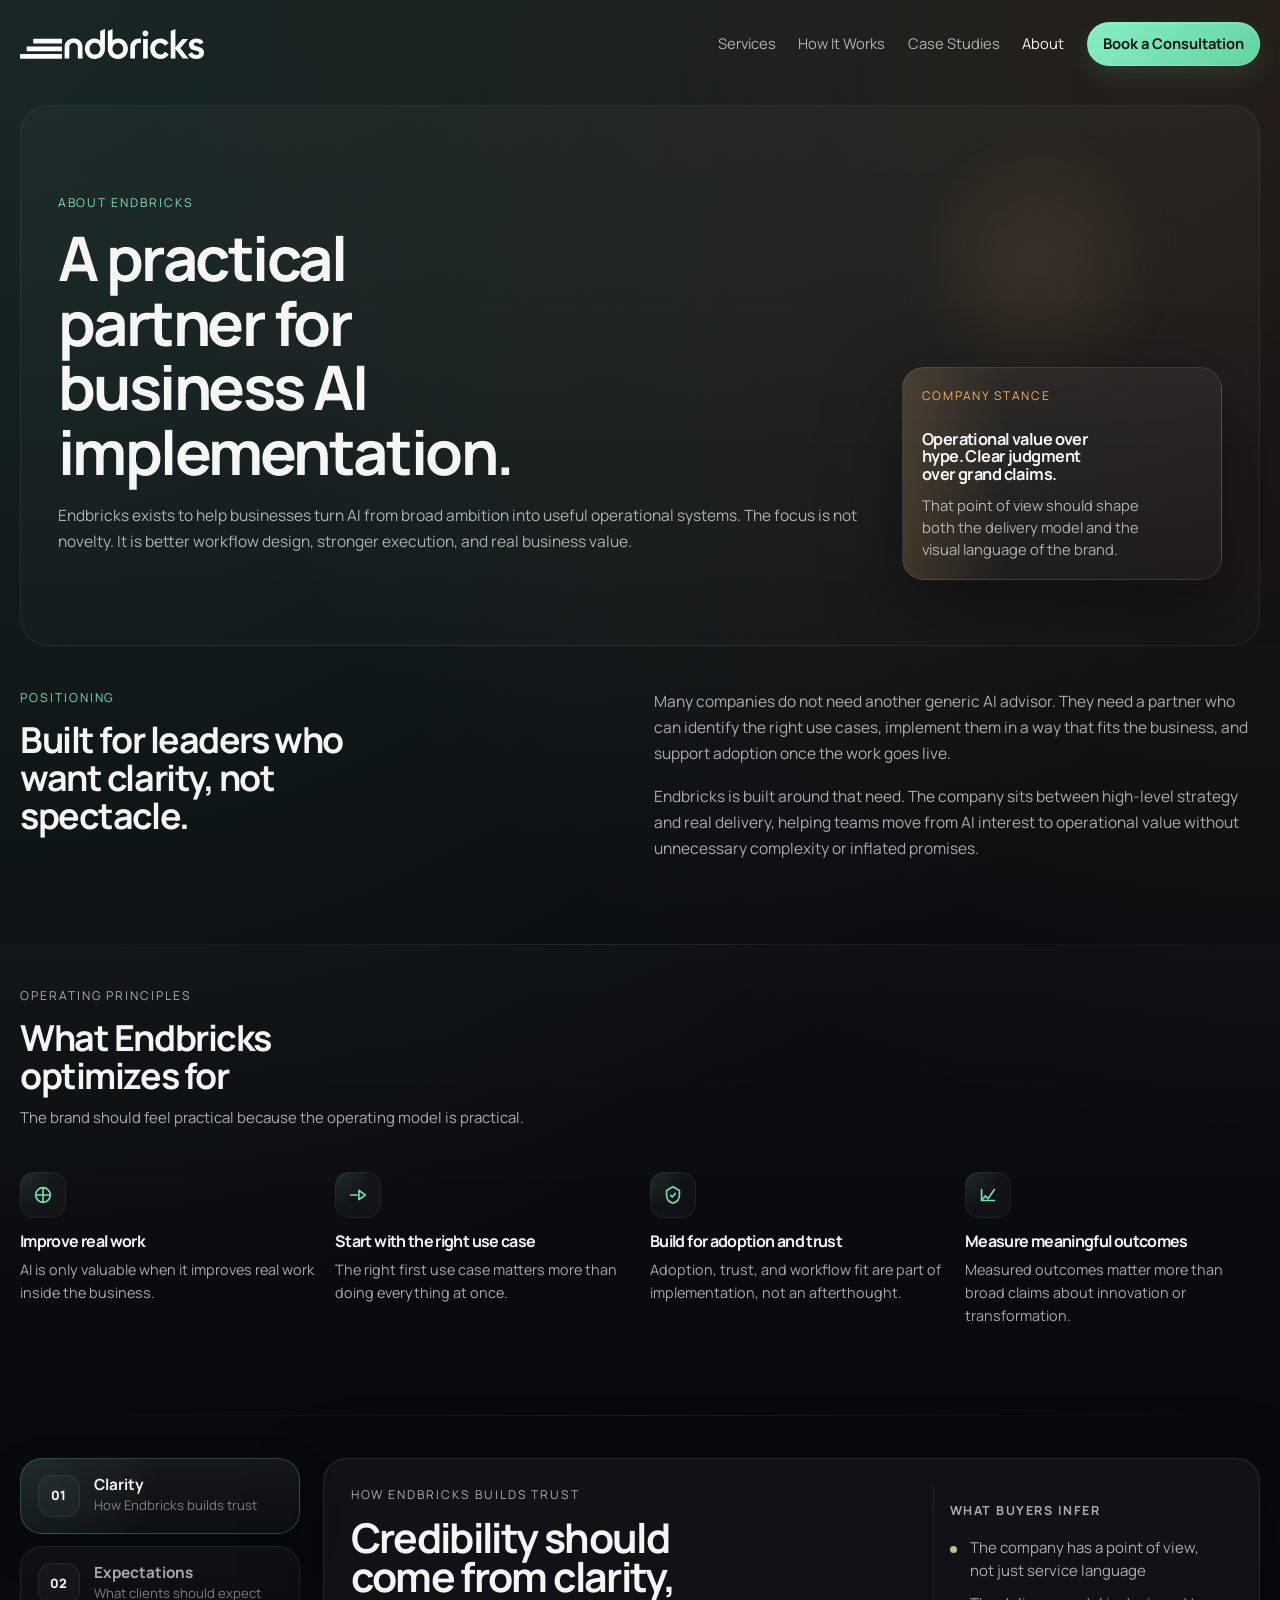
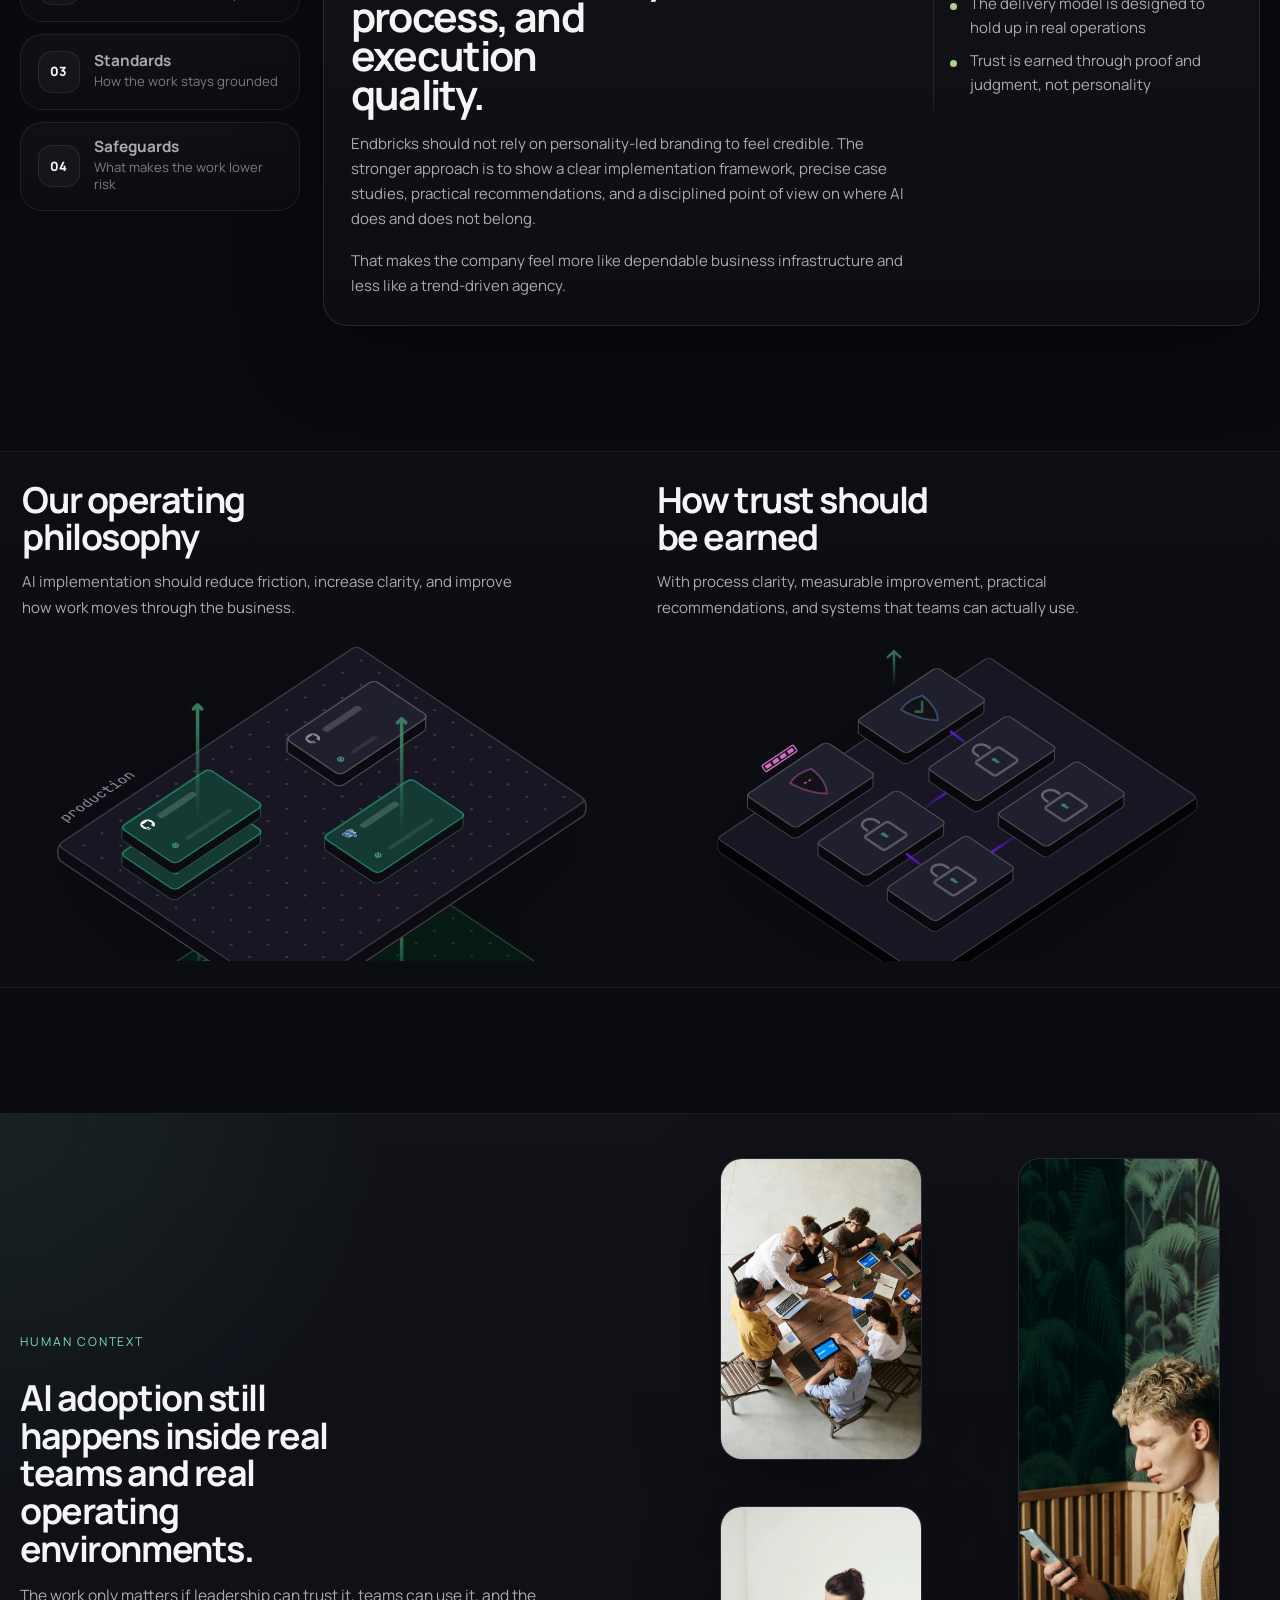
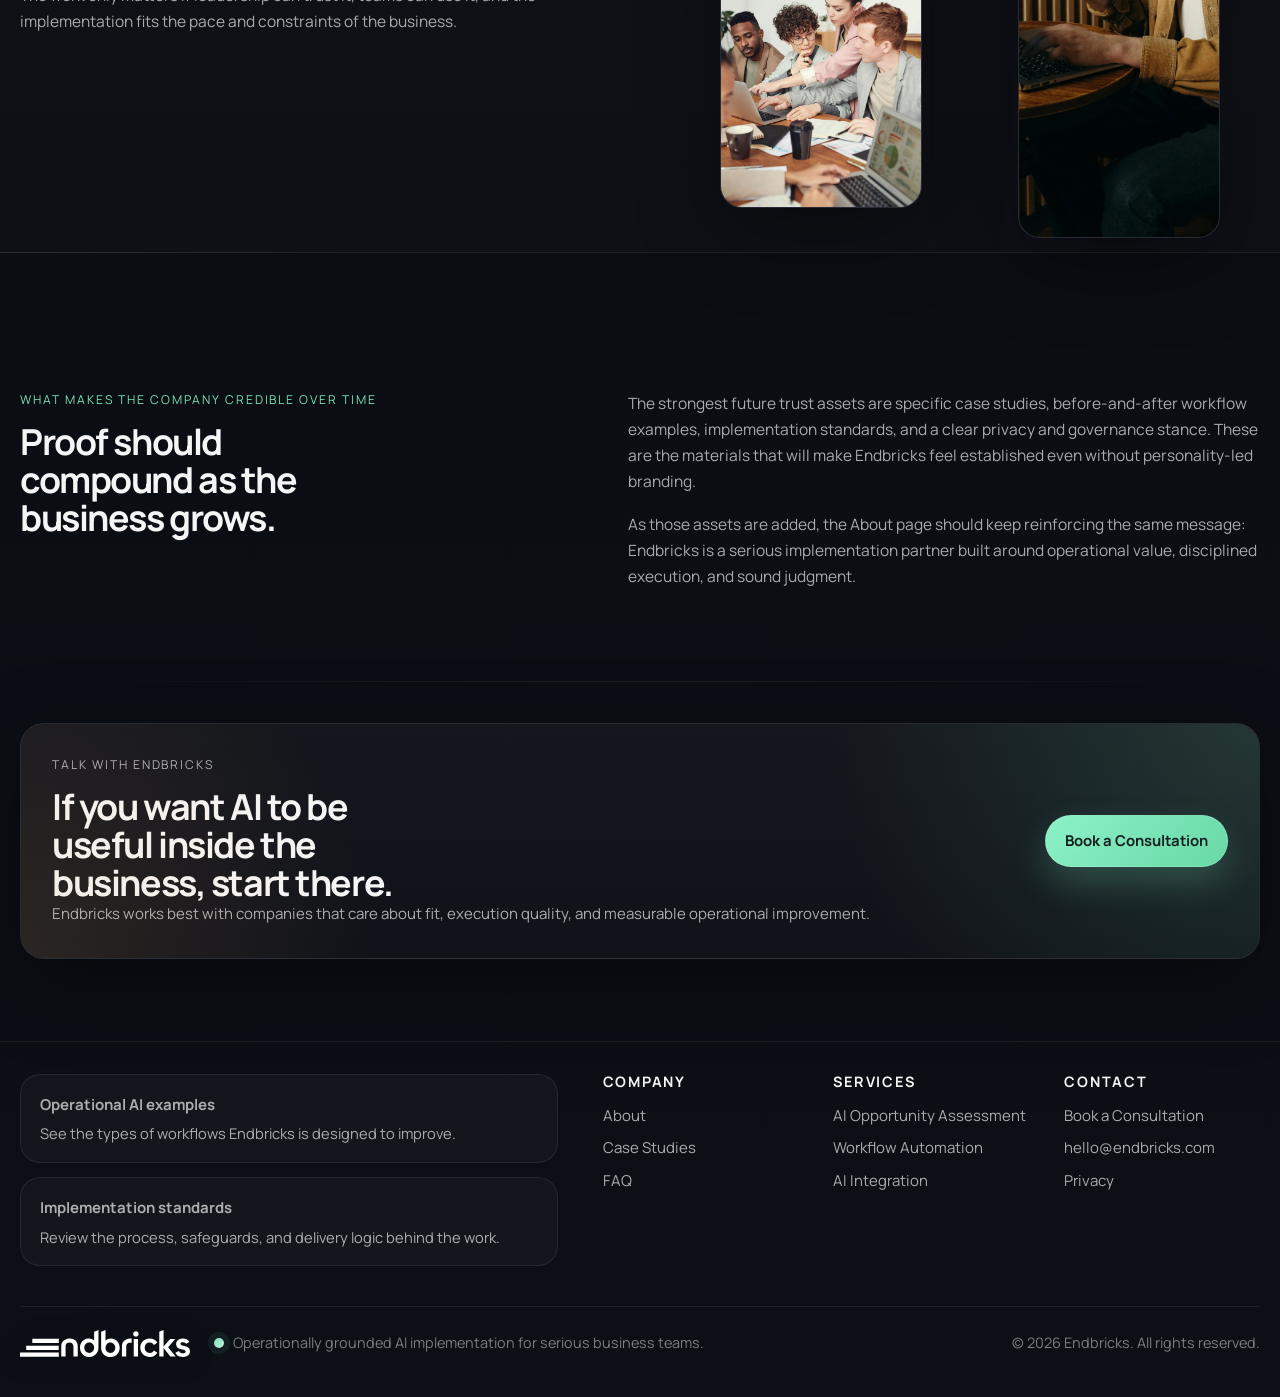
==== about/index.html @ 2fa59cb9 "Initial site" ====
<!DOCTYPE html>
<html lang="en">
<head>
  <meta charset="UTF-8">
  <meta name="viewport" content="width=device-width, initial-scale=1.0">
  <title>About | Endbricks</title>
  <meta name="description" content="Learn how Endbricks approaches AI implementation with a practical, business-first mindset focused on operations, trust, and measurable value.">
  <link rel="preconnect" href="https://fonts.googleapis.com">
  <link rel="preconnect" href="https://fonts.gstatic.com" crossorigin>
  <link href="https://fonts.googleapis.com/css2?family=Manrope:wght@400;500;600;700;800&display=swap" rel="stylesheet">
  <link rel="stylesheet" href="/assets/css/styles.css">
</head>
<body>
  <div class="site-shell">
    <header class="site-header">
      <div class="container header-inner">
        <a class="brand" href="/"><img src="/assets/endbricks-logo-white.svg" alt="Endbricks"></a>
        <button class="nav-toggle" type="button" aria-expanded="false" aria-controls="site-nav"><span></span><span></span></button>
        <nav id="site-nav" class="site-nav" aria-label="Main">
          <a href="/services/">Services</a>
          <a href="/how-it-works/">How It Works</a>
          <a href="/case-studies/">Case Studies</a>
          <a href="/about/" aria-current="page">About</a>
          <a href="/contact/" class="button button-primary button-small">Book a Consultation</a>
        </nav>
      </div>
    </header>

    <main>
      <section class="page-hero page-hero-about">
        <div class="container page-hero-grid">
          <div class="narrow">
            <p class="eyebrow">About Endbricks</p>
            <h1>A practical partner for business AI implementation.</h1>
            <p class="hero-lead">Endbricks exists to help businesses turn AI from broad ambition into useful operational systems. The focus is not novelty. It is better workflow design, stronger execution, and real business value.</p>
          </div>
          <div class="page-side-panel">
            <p class="panel-kicker">Company stance</p>
            <h3>Operational value over hype. Clear judgment over grand claims.</h3>
            <p>That point of view should shape both the delivery model and the visual language of the brand.</p>
          </div>
        </div>
      </section>

      <section class="section">
        <div class="container split-section">
          <div>
            <p class="eyebrow">Positioning</p>
            <h2>Built for leaders who want clarity, not spectacle.</h2>
          </div>
          <div class="body-large">
            <p>Many companies do not need another generic AI advisor. They need a partner who can identify the right use cases, implement them in a way that fits the business, and support adoption once the work goes live.</p>
            <p>Endbricks is built around that need. The company sits between high-level strategy and real delivery, helping teams move from AI interest to operational value without unnecessary complexity or inflated promises.</p>
          </div>
        </div>
      </section>

      <section class="section section-contrast">
        <div class="container section-heading">
          <p class="eyebrow">Operating principles</p>
          <h2>What Endbricks optimizes for</h2>
          <p>The brand should feel practical because the operating model is practical.</p>
        </div>
        <div class="container principles-grid">
          <article class="principle-item">
            <div class="principle-icon" aria-hidden="true">
              <svg viewBox="0 0 24 24" fill="none" stroke="currentColor" stroke-width="1.8" stroke-linecap="round" stroke-linejoin="round">
                <path d="M5 12h14"></path>
                <path d="M12 5v14"></path>
                <circle cx="12" cy="12" r="8"></circle>
              </svg>
            </div>
            <div class="principle-copy">
              <h3>Improve real work</h3>
              <p>AI is only valuable when it improves real work inside the business.</p>
            </div>
          </article>
          <article class="principle-item">
            <div class="principle-icon" aria-hidden="true">
              <svg viewBox="0 0 24 24" fill="none" stroke="currentColor" stroke-width="1.8" stroke-linecap="round" stroke-linejoin="round">
                <path d="M4 12h7"></path>
                <path d="M13 7l7 5-7 5V7z"></path>
              </svg>
            </div>
            <div class="principle-copy">
              <h3>Start with the right use case</h3>
              <p>The right first use case matters more than doing everything at once.</p>
            </div>
          </article>
          <article class="principle-item">
            <div class="principle-icon" aria-hidden="true">
              <svg viewBox="0 0 24 24" fill="none" stroke="currentColor" stroke-width="1.8" stroke-linecap="round" stroke-linejoin="round">
                <path d="M12 3l7 4v5c0 5-3.5 8-7 9-3.5-1-7-4-7-9V7l7-4z"></path>
                <path d="M9.5 12.5l1.7 1.7 3.3-4"></path>
              </svg>
            </div>
            <div class="principle-copy">
              <h3>Build for adoption and trust</h3>
              <p>Adoption, trust, and workflow fit are part of implementation, not an afterthought.</p>
            </div>
          </article>
          <article class="principle-item">
            <div class="principle-icon" aria-hidden="true">
              <svg viewBox="0 0 24 24" fill="none" stroke="currentColor" stroke-width="1.8" stroke-linecap="round" stroke-linejoin="round">
                <path d="M5 18l4-5 3 3 7-10"></path>
                <path d="M5 6v12h14"></path>
              </svg>
            </div>
            <div class="principle-copy">
              <h3>Measure meaningful outcomes</h3>
              <p>Measured outcomes matter more than broad claims about innovation or transformation.</p>
            </div>
          </article>
        </div>
      </section>

      <section class="section">
        <div class="container trust-system" data-tabs>
          <div class="trust-system-nav" role="tablist" aria-label="Trust themes">
            <button class="trust-tab is-active" type="button" role="tab" aria-selected="true" aria-controls="trust-panel-clarity" id="trust-tab-clarity" data-tab-target="trust-panel-clarity">
              <span class="trust-tab-index">01</span>
              <span class="trust-tab-copy">
                <strong>Clarity</strong>
                <small>How Endbricks builds trust</small>
              </span>
            </button>
            <button class="trust-tab" type="button" role="tab" aria-selected="false" aria-controls="trust-panel-expect" id="trust-tab-expect" data-tab-target="trust-panel-expect">
              <span class="trust-tab-index">02</span>
              <span class="trust-tab-copy">
                <strong>Expectations</strong>
                <small>What clients should expect</small>
              </span>
            </button>
            <button class="trust-tab" type="button" role="tab" aria-selected="false" aria-controls="trust-panel-standards" id="trust-tab-standards" data-tab-target="trust-panel-standards">
              <span class="trust-tab-index">03</span>
              <span class="trust-tab-copy">
                <strong>Standards</strong>
                <small>How the work stays grounded</small>
              </span>
            </button>
            <button class="trust-tab" type="button" role="tab" aria-selected="false" aria-controls="trust-panel-safeguards" id="trust-tab-safeguards" data-tab-target="trust-panel-safeguards">
              <span class="trust-tab-index">04</span>
              <span class="trust-tab-copy">
                <strong>Safeguards</strong>
                <small>What makes the work lower risk</small>
              </span>
            </button>
          </div>

          <div class="trust-panels">
            <article class="card trust-panel trust-panel-feature is-active" id="trust-panel-clarity" role="tabpanel" aria-labelledby="trust-tab-clarity">
              <div class="trust-panel-main">
                <p class="eyebrow">How Endbricks builds trust</p>
                <h2>Credibility should come from clarity, process, and execution quality.</h2>
                <p>Endbricks should not rely on personality-led branding to feel credible. The stronger approach is to show a clear implementation framework, precise case studies, practical recommendations, and a disciplined point of view on where AI does and does not belong.</p>
                <p>That makes the company feel more like dependable business infrastructure and less like a trend-driven agency.</p>
              </div>
              <aside class="trust-panel-side">
                <p class="trust-side-label">What buyers infer</p>
                <ul class="check-list">
                  <li>The company has a point of view, not just service language</li>
                  <li>The delivery model is designed to hold up in real operations</li>
                  <li>Trust is earned through proof and judgment, not personality</li>
                </ul>
              </aside>
            </article>

            <article class="card trust-panel" id="trust-panel-expect" role="tabpanel" aria-labelledby="trust-tab-expect" hidden>
              <div class="trust-panel-main">
                <p class="eyebrow">What clients should expect</p>
                <h2>Clear thinking before implementation starts.</h2>
                <p>The strongest first signal of quality is disciplined prioritization. Buyers should feel that Endbricks can quickly separate useful implementation from vague experimentation.</p>
              </div>
              <div class="trust-panel-grid">
                <div class="trust-mini-card">
                  <span>Prioritization</span>
                  <p>Focused use-case prioritization instead of vague brainstorming.</p>
                </div>
                <div class="trust-mini-card">
                  <span>Workflow fit</span>
                  <p>Workflow-first implementation rather than tool-first selling.</p>
                </div>
                <div class="trust-mini-card">
                  <span>Commercial judgment</span>
                  <p>Practical recommendations on where AI is not the right answer.</p>
                </div>
                <div class="trust-mini-card">
                  <span>Adoption</span>
                  <p>Structured rollout support so change is easier to absorb.</p>
                </div>
              </div>
            </article>

            <article class="card trust-panel" id="trust-panel-standards" role="tabpanel" aria-labelledby="trust-tab-standards" hidden>
              <div class="trust-panel-main">
                <p class="eyebrow">Implementation standards</p>
                <h2>How Endbricks keeps the work commercially grounded.</h2>
                <p>Execution should feel tied to business context from the first conversation onward. The point is not to showcase capability in isolation, but to build around operating reality.</p>
              </div>
              <div class="trust-panel-grid">
                <div class="trust-mini-card">
                  <span>Business context</span>
                  <p>Every engagement starts with operating context, not generic capability demos.</p>
                </div>
                <div class="trust-mini-card">
                  <span>Ranking logic</span>
                  <p>Recommendations are ranked by value, feasibility, and operational fit.</p>
                </div>
                <div class="trust-mini-card">
                  <span>System fit</span>
                  <p>Implementation is shaped around existing workflows and systems where possible.</p>
                </div>
                <div class="trust-mini-card">
                  <span>Rollout discipline</span>
                  <p>Planning includes team usage, documentation, and operating expectations.</p>
                </div>
              </div>
            </article>

            <article class="card trust-panel" id="trust-panel-safeguards" role="tabpanel" aria-labelledby="trust-tab-safeguards" hidden>
              <div class="trust-panel-main">
                <p class="eyebrow">Safeguards</p>
                <h2>What makes the work feel lower risk.</h2>
                <p>Trust improves when buyers can see that delivery has guardrails. The work should feel staged, transparent, and accountable instead of rushed or overconfident.</p>
              </div>
              <div class="trust-panel-grid">
                <div class="trust-mini-card">
                  <span>Rollout model</span>
                  <p>Phased rollout instead of all-at-once change.</p>
                </div>
                <div class="trust-mini-card">
                  <span>Governance</span>
                  <p>Attention to privacy, permissions, and governance from the start.</p>
                </div>
                <div class="trust-mini-card">
                  <span>Tradeoffs</span>
                  <p>Transparent explanation of constraints, tradeoffs, and implementation decisions.</p>
                </div>
                <div class="trust-mini-card">
                  <span>Measurement</span>
                  <p>Measurement and refinement after launch, not one-time delivery.</p>
                </div>
              </div>
            </article>
          </div>
        </div>
      </section>

      <section class="section section-bleed">
        <div class="band-shell">
        <div class="container philosophy-grid">
          <article class="philosophy-panel philosophy-panel-dark">
            <div class="mission-copy">
              <h2>Our operating philosophy</h2>
              <p>AI implementation should reduce friction, increase clarity, and improve how work moves through the business.</p>
            </div>
            <div class="philosophy-visual philosophy-visual-left illustration-stage illustration-stage-balanced">
              <img src="/assets/ai-implementation-evolution-illustration.svg" alt="Illustration showing the evolution of AI implementation over time">
            </div>
          </article>
          <article class="philosophy-panel philosophy-panel-dark">
            <div class="mission-copy">
              <h2>How trust should be earned</h2>
              <p>With process clarity, measurable improvement, practical recommendations, and systems that teams can actually use.</p>
            </div>
            <div class="philosophy-visual philosophy-visual-right illustration-stage illustration-stage-balanced">
              <img src="/assets/ai-security-governance-illustration.svg" alt="Illustration representing AI security and governance controls">
            </div>
          </article>
        </div>
        </div>
      </section>

      <section class="section section-bleed">
        <div class="band-shell band-shell-soft">
        <div class="container people-strip">
          <div class="people-strip-copy">
            <p class="eyebrow">Human context</p>
            <h2>AI adoption still happens inside real teams and real operating environments.</h2>
            <p class="body-large">The work only matters if leadership can trust it, teams can use it, and the implementation fits the pace and constraints of the business.</p>
          </div>
          <div class="people-grid">
            <figure class="person-photo">
              <img src="/assets/executive-team-strategy-workshop.webp" alt="Executive team gathered around a table during a strategy workshop">
            </figure>
            <figure class="person-photo person-photo-tall">
              <img src="/assets/professional-working-with-laptop-and-phone.webp" alt="Professional working with a laptop and phone in a cafe setting">
            </figure>
            <figure class="person-photo">
              <img src="/assets/business-team-collaboration-meeting.webp" alt="Business team collaborating during an in-person meeting">
            </figure>
          </div>
        </div>
        </div>
      </section>

      <section class="section">
        <div class="container proof-narrative">
          <div>
            <p class="eyebrow">What makes the company credible over time</p>
            <h2>Proof should compound as the business grows.</h2>
          </div>
          <div class="body-large">
            <p>The strongest future trust assets are specific case studies, before-and-after workflow examples, implementation standards, and a clear privacy and governance stance. These are the materials that will make Endbricks feel established even without personality-led branding.</p>
            <p>As those assets are added, the About page should keep reinforcing the same message: Endbricks is a serious implementation partner built around operational value, disciplined execution, and sound judgment.</p>
          </div>
        </div>
      </section>

      <section class="section">
        <div class="container cta-band">
          <div>
            <p class="eyebrow">Talk with Endbricks</p>
            <h2>If you want AI to be useful inside the business, start there.</h2>
            <p>Endbricks works best with companies that care about fit, execution quality, and measurable operational improvement.</p>
          </div>
          <div class="cta-band-actions">
            <a class="button button-primary" href="/contact/">Book a Consultation</a>
          </div>
        </div>
      </section>
    </main>

    <footer class="site-footer site-footer-rich">
      <div class="container footer-top">
        <div class="footer-featured">
          <a class="footer-feature-card" href="/case-studies/">
            <div>
              <strong>Operational AI examples</strong>
              <p>See the types of workflows Endbricks is designed to improve.</p>
            </div>
          </a>
          <a class="footer-feature-card" href="/how-it-works/">
            <div>
              <strong>Implementation standards</strong>
              <p>Review the process, safeguards, and delivery logic behind the work.</p>
            </div>
          </a>
        </div>
        <div class="footer-link-columns">
          <div>
            <h3>Company</h3>
            <ul>
              <li><a href="/about/">About</a></li>
              <li><a href="/case-studies/">Case Studies</a></li>
              <li><a href="/faq/">FAQ</a></li>
            </ul>
          </div>
          <div>
            <h3>Services</h3>
            <ul>
              <li><a href="/services/">AI Opportunity Assessment</a></li>
              <li><a href="/services/">Workflow Automation</a></li>
              <li><a href="/services/">AI Integration</a></li>
            </ul>
          </div>
          <div>
            <h3>Contact</h3>
            <ul>
              <li><a href="/contact/">Book a Consultation</a></li>
              <li><a href="mailto:hello@endbricks.com">hello@endbricks.com</a></li>
              <li><a href="/privacy/">Privacy</a></li>
            </ul>
          </div>
        </div>
      </div>
      <div class="container footer-bottom">
        <a class="brand footer-brand" href="/"><img src="/assets/endbricks-logo-white.svg" alt="Endbricks"></a>
        <p class="footer-status"><span class="status-dot" aria-hidden="true"></span>Operationally grounded AI implementation for serious business teams.</p>
        <p class="footer-copyright">&copy; <span data-year></span> Endbricks. All rights reserved.</p>
      </div>
    </footer>
  </div>
  <script src="/assets/js/site.js"></script>
</body>
</html>
---- assets/css/styles.css ----
:root {
  --bg: #090a0f;
  --bg-soft: #10121a;
  --bg-card: rgba(20, 22, 31, 0.88);
  --bg-card-strong: #121521;
  --bg-panel: #151321;
  --surface-border: rgba(255, 255, 255, 0.1);
  --surface-border-strong: rgba(255, 255, 255, 0.18);
  --text: rgba(255, 255, 255, 0.96);
  --text-soft: rgba(255, 255, 255, 0.65);
  --text-dim: rgba(255, 255, 255, 0.46);
  --accent: #77e0b5;
  --accent-2: #f4af64;
  --shadow: 0 24px 80px rgba(0, 0, 0, 0.38);
  --radius: 24px;
  --radius-sm: 16px;
  --container: 1240px;
}

*,
*::before,
*::after {
  box-sizing: border-box;
}

html {
  scroll-behavior: smooth;
}

body {
  margin: 0;
  font-family: "Text Node", "Manrope", sans-serif;
  font-size: 15px;
  background:
    radial-gradient(circle at top left, rgba(119, 224, 181, 0.14), transparent 28%),
    radial-gradient(circle at top right, rgba(244, 175, 100, 0.12), transparent 24%),
    linear-gradient(180deg, #090a0f 0%, #090a0f 38%, #0c0f16 100%);
  color: var(--text-soft);
  line-height: 1.6;
}

p {
  margin: 0 0 1.05rem;
  line-height: 1.68;
}

p:last-child {
  margin-bottom: 0;
}

body::before {
  content: "";
  position: fixed;
  inset: 0;
  pointer-events: none;
  background-image: linear-gradient(rgba(255, 255, 255, 0.025) 1px, transparent 1px);
  background-size: 100% 46px;
  mask-image: linear-gradient(180deg, rgba(0, 0, 0, 0.22), transparent 24%);
  opacity: 0.18;
}

img {
  max-width: 100%;
  display: block;
}

a {
  color: inherit;
  text-decoration: none;
}

main p a,
main li a,
main dd a,
footer p a,
.footer-meta a {
  color: rgba(255, 255, 255, 1);
  text-decoration: underline;
  text-decoration-color: rgba(255, 255, 255, 0.28);
  text-underline-offset: 0.16em;
}

button,
input,
textarea {
  font: inherit;
}

.container {
  width: min(calc(100% - 2.5rem), var(--container));
  margin: 0 auto;
}

.narrow {
  width: min(calc(100% - 2rem), 860px);
}

.site-shell {
  position: relative;
  overflow: clip;
  --header-offset: 88px;
}

.site-header {
  position: sticky;
  top: 0;
  z-index: 40;
  background: transparent;
  border-bottom: 1px solid transparent;
  backdrop-filter: none;
  transition: background 180ms ease, border-color 180ms ease, backdrop-filter 180ms ease;
}

.site-header.is-scrolled {
  background: rgba(9, 10, 15, 0.7);
  border-bottom-color: rgba(255, 255, 255, 0.06);
  backdrop-filter: blur(14px);
}

.header-inner {
  display: flex;
  align-items: center;
  justify-content: space-between;
  gap: 1rem;
  min-height: 88px;
}

.brand img {
  width: 184px;
  height: auto;
}

.site-nav {
  display: flex;
  align-items: center;
  gap: 1.4rem;
}

.site-nav > a {
  color: var(--text-soft);
  font-size: 0.92rem;
  transition: color 160ms ease;
}

.site-nav > a:hover,
.site-nav > a[aria-current="page"] {
  color: var(--text);
}

.nav-toggle {
  display: none;
  width: 48px;
  height: 48px;
  border: 1px solid var(--surface-border);
  border-radius: 999px;
  background: transparent;
  color: var(--text);
}

.nav-toggle span {
  display: block;
  width: 18px;
  height: 2px;
  background: currentColor;
  margin: 5px auto;
}

.hero,
.page-hero {
  position: relative;
}

.hero {
  padding: 2rem 0 3rem;
}

.home-page .hero {
  margin-top: 0;
  padding-top: 0;
}

.home-page .site-header {
  position: fixed;
  top: 0;
  left: 0;
  right: 0;
}

.page-hero {
  padding: 4.25rem 0 1.5rem;
}

.eyebrow {
  margin: 0 0 0.8rem;
  text-transform: uppercase;
  letter-spacing: 0.16em;
  font-size: 0.76rem;
  color: var(--accent);
}

h1,
h2,
h3 {
  margin: 0;
  line-height: 1.05;
  letter-spacing: -0.04em;
  font-family: "Manrope", sans-serif;
  color: var(--text);
}

h1 {
  font-size: clamp(2.2rem, 4.8vw, 4rem);
  max-width: 11ch;
}

h2 {
  font-size: clamp(1.5rem, 2.8vw, 2.35rem);
  max-width: 16ch;
}

h3 {
  font-size: 1rem;
}

.hero-lead,
.body-large p,
.cta-band p,
.section-heading p,
.card p,
.timeline-item p,
.case-study-card p {
  color: var(--text-soft);
}

.hero-lead,
.body-large {
  font-size: 0.97rem;
}

.hero-content h1,
.page-hero h1 {
  margin-bottom: 1.2rem;
}

.hero-content .hero-lead,
.page-hero .hero-lead {
  margin: 0 0 1.6rem;
  line-height: 1.65;
}

.hero-actions,
.section-actions,
.cta-band-actions {
  display: flex;
  flex-wrap: wrap;
  gap: 0.9rem;
}

.hero-actions-centered,
.proof-inline-centered {
  justify-content: center;
}

.hero-note {
  margin-top: 1.35rem;
  padding: 0.9rem 1rem;
  max-width: 42rem;
  border: 1px solid rgba(255, 255, 255, 0.08);
  border-radius: 16px;
  background: rgba(255, 255, 255, 0.03);
  color: var(--text-soft);
}

.hero-note-centered {
  margin: 2.15rem auto 0;
  text-align: center;
}

.hero-note strong {
  color: var(--text);
}

.proof-inline,
.metric-row {
  display: flex;
  flex-wrap: wrap;
  gap: 0.85rem 1.4rem;
  margin-top: 1.4rem;
  color: var(--text-dim);
  font-size: 0.95rem;
}

.proof-inline span::before,
.metric-row span::before {
  content: "";
  display: inline-block;
  width: 8px;
  height: 8px;
  margin-right: 0.65rem;
  border-radius: 50%;
  background: linear-gradient(135deg, var(--accent), var(--accent-2));
}

.button {
  display: inline-flex;
  align-items: center;
  justify-content: center;
  min-height: 46px;
  padding: 0.8rem 1.18rem;
  border-radius: 999px;
  border: 1px solid transparent;
  font-weight: 700;
  font-size: 0.93rem;
  transition: transform 160ms ease, border-color 160ms ease, background 160ms ease;
}

.button:hover {
  transform: translateY(-1px);
}

.button-small {
  min-height: 38px;
  padding: 0.58rem 0.95rem;
}

.button-primary {
  color: #0a0c10;
  background: linear-gradient(135deg, #8ef3c9, #67d7a5);
  border-color: rgba(255, 255, 255, 0.12);
  box-shadow: 0 16px 34px rgba(119, 224, 181, 0.22);
}

.site-header .button-primary {
  color: rgba(10, 12, 16, 0.96);
  background: linear-gradient(135deg, #87efc3, #63d3a1);
  border-color: rgba(255, 255, 255, 0.12);
  box-shadow:
    0 10px 22px rgba(119, 224, 181, 0.12),
    inset 0 1px 0 rgba(255, 255, 255, 0.18);
}

.site-header .button-primary:hover {
  background: linear-gradient(135deg, #92f4cc, #6edbac);
  box-shadow:
    0 12px 24px rgba(119, 224, 181, 0.14),
    inset 0 1px 0 rgba(255, 255, 255, 0.2);
}

.button-secondary {
  background: rgba(255, 255, 255, 0.03);
  border-color: var(--surface-border);
  color: var(--text);
}

.button-dark {
  background: rgba(15, 18, 27, 0.74);
  border-color: rgba(255, 255, 255, 0.12);
}

.button-secondary:hover {
  border-color: var(--surface-border-strong);
  background: rgba(255, 255, 255, 0.05);
}

.text-link {
  color: var(--accent);
  font-weight: 700;
}

.card,
.cta-band,
.logo-band,
.timeline-item,
.process-step {
  background: linear-gradient(180deg, rgba(255, 255, 255, 0.04), rgba(255, 255, 255, 0.02));
  border: 1px solid var(--surface-border);
  border-radius: var(--radius);
  box-shadow: var(--shadow);
}

.lift-card,
.timeline-item,
.process-step,
.cta-band,
.hero-panel {
  transition: transform 180ms ease, border-color 180ms ease, background 180ms ease;
}

.lift-card:hover,
.timeline-item:hover,
.process-step:hover {
  transform: translateY(-3px);
  border-color: rgba(255, 255, 255, 0.16);
}

.card,
.timeline-item,
.process-step {
  padding: 1.45rem;
}

.card-muted {
  padding: 1.2rem 1.5rem;
  background: rgba(255, 255, 255, 0.03);
}

.logo-band {
  position: relative;
  overflow: hidden;
}

.logo-band-editorial {
  display: grid;
  grid-template-columns: minmax(0, 1.1fr) minmax(0, 0.9fr);
  gap: 1.2rem;
  align-items: end;
}

.logo-band-statement {
  max-width: 28rem;
  margin: 0;
  font-size: 1.12rem;
  line-height: 1.35;
  color: var(--text);
}

.logo-band::after {
  content: "";
  position: absolute;
  inset: auto -10% -80% auto;
  width: 280px;
  height: 280px;
  border-radius: 50%;
  background: radial-gradient(circle, rgba(119, 224, 181, 0.14), transparent 70%);
}

.hero-panel {
  padding: 1.8rem;
}

.panel-kicker {
  margin: 0 0 0.75rem;
  color: var(--accent-2);
  text-transform: uppercase;
  letter-spacing: 0.14em;
  font-size: 0.75rem;
}

.panel-list,
.check-list,
.site-footer ul {
  list-style: none;
  padding: 0;
  margin: 0;
}

.panel-list li,
.check-list li {
  position: relative;
  padding-left: 1.25rem;
  margin: 0.6rem 0;
  line-height: 1.58;
  color: var(--text-soft);
}

.panel-list li::before,
.check-list li::before {
  content: "";
  position: absolute;
  left: 0;
  top: 0.65rem;
  width: 7px;
  height: 7px;
  border-radius: 50%;
  background: linear-gradient(135deg, var(--accent), var(--accent-2));
}

.stat-grid,
.card-grid,
.outcome-grid,
.footer-grid {
  display: grid;
  gap: 1rem;
}

.stat-grid {
  grid-template-columns: repeat(2, minmax(0, 1fr));
  margin-top: 1.5rem;
}

.stat-grid strong {
  display: block;
  margin-bottom: 0.2rem;
}

.stat-grid span {
  color: var(--text-dim);
  font-size: 0.95rem;
}

.section {
  padding: 2.65rem 0 5.15rem;
}

.section-bleed {
  padding-left: 0;
  padding-right: 0;
}

.band-shell {
  width: 100%;
  padding: 1.8rem 0;
  background: linear-gradient(180deg, rgba(255, 255, 255, 0.02), rgba(255, 255, 255, 0.01));
  border-top: 1px solid rgba(255, 255, 255, 0.06);
  border-bottom: 1px solid rgba(255, 255, 255, 0.06);
}

.band-shell-soft {
  background:
    radial-gradient(circle at top left, rgba(119, 224, 181, 0.08), transparent 26%),
    linear-gradient(180deg, rgba(255, 255, 255, 0.03), rgba(255, 255, 255, 0.015));
}

.section + .section {
  position: relative;
}

.section + .section::before {
  content: "";
  position: absolute;
  top: 0;
  left: 50%;
  transform: translateX(-50%);
  width: min(100% - 2rem, var(--container));
  height: 1px;
  background: linear-gradient(90deg, transparent, rgba(255, 255, 255, 0.08), transparent);
}

.section-bleed + .section::before,
.section + .section-bleed::before,
.section-bleed + .section-bleed::before {
  display: none;
}

.section-tight {
  padding-top: 0.5rem;
}

.section-contrast {
  background: linear-gradient(180deg, rgba(255, 255, 255, 0.02), transparent);
}

.section-heading {
  margin-bottom: 2.25rem;
}

.section-heading h2 {
  margin-bottom: 0.65rem;
}

.section-heading p {
  max-width: 42rem;
}

.page-hero-grid {
  display: grid;
  grid-template-columns: minmax(0, 1.1fr) 320px;
  gap: 1.5rem;
  align-items: end;
  position: relative;
  z-index: 1;
  padding: 2.25rem 2.35rem 2.6rem;
}

.page-hero-grid > .narrow {
  width: 100%;
  max-width: 860px;
}

.page-side-panel {
  display: grid;
  align-content: start;
  gap: 0.75rem;
  padding: 1.15rem;
  border: 1px solid var(--surface-border);
  border-radius: 22px;
  background:
    linear-gradient(90deg, rgba(244, 175, 100, 0.16), transparent 32%),
    linear-gradient(180deg, rgba(255, 255, 255, 0.045), rgba(255, 255, 255, 0.02));
  box-shadow: var(--shadow);
}

.page-side-panel h3 {
  font-size: 1.02rem;
  line-height: 1.08;
  letter-spacing: -0.035em;
  max-width: 16ch;
}

.page-side-panel p:not(.panel-kicker) {
  margin: 0;
  max-width: 28ch;
  font-size: 0.92rem;
  line-height: 1.48;
}

.page-side-panel-grid {
  display: grid;
  gap: 0.8rem;
  grid-template-columns: repeat(2, minmax(0, 1fr));
}

.page-side-panel-grid span {
  padding: 0.72rem 0.82rem;
  border-radius: 14px;
  background: rgba(255, 255, 255, 0.04);
  color: var(--text-soft);
  text-align: center;
  font-size: 0.95rem;
}

.split-section,
.split-feature {
  display: grid;
  grid-template-columns: repeat(2, minmax(0, 1fr));
  gap: 1.7rem;
  align-items: start;
}

.card-grid {
  grid-template-columns: repeat(2, minmax(0, 1fr));
}

.card-grid-four {
  grid-template-columns: repeat(4, minmax(0, 1fr));
}

.principles-grid {
  display: grid;
  grid-template-columns: repeat(4, minmax(0, 1fr));
  gap: 1.25rem;
}

.principle-item {
  display: grid;
  gap: 0.95rem;
  align-content: start;
  padding: 0.35rem 0;
}

.principle-icon {
  width: 46px;
  height: 46px;
  display: inline-flex;
  align-items: center;
  justify-content: center;
  border-radius: 14px;
  background:
    radial-gradient(circle at top left, rgba(119, 224, 181, 0.12), transparent 55%),
    rgba(255, 255, 255, 0.03);
  color: var(--accent);
  box-shadow: inset 0 0 0 1px rgba(255, 255, 255, 0.06);
}

.principle-icon svg {
  width: 22px;
  height: 22px;
}

.principle-copy h3 {
  margin-bottom: 0.45rem;
  font-size: 1rem;
  line-height: 1.12;
}

.principle-copy p {
  font-size: 0.9rem;
  line-height: 1.6;
}

.outcome-grid {
  grid-template-columns: repeat(4, minmax(0, 1fr));
}

.outcome-composition {
  display: grid;
  grid-template-columns: 1.4fr 1fr 1fr;
  gap: 1rem;
}

.outcome-card-large {
  grid-row: span 2;
  min-height: 100%;
}

.outcome-card {
  min-height: 190px;
}

.outcome-label {
  display: inline-block;
  margin-bottom: 1rem;
  color: var(--accent);
  font-size: 0.82rem;
  letter-spacing: 0.16em;
  text-transform: uppercase;
}

.editorial-quote {
  display: flex;
  align-items: center;
  justify-content: center;
  background:
    radial-gradient(circle at top right, rgba(244, 175, 100, 0.14), transparent 40%),
    linear-gradient(180deg, rgba(255, 255, 255, 0.06), rgba(255, 255, 255, 0.02));
}

.editorial-quote p {
  margin: 0;
  max-width: 14ch;
  text-align: center;
  font-family: "Manrope", sans-serif;
  font-weight: 700;
  font-size: clamp(1.15rem, 2vw, 1.8rem);
  line-height: 1.02;
  color: var(--text);
}

.editorial-quote-open {
  padding: 0.2rem 0;
  border: 0;
  border-radius: 0;
  background: transparent;
  box-shadow: none;
}

.process-grid {
  display: grid;
  grid-template-columns: repeat(5, minmax(0, 1fr));
  gap: 1rem;
}

.process-step {
  position: relative;
  min-height: 220px;
}

.process-step::after {
  content: "";
  position: absolute;
  inset: auto 1.6rem 1.3rem;
  height: 1px;
  background: linear-gradient(90deg, rgba(119, 224, 181, 0.25), transparent);
}

.process-step span,
.timeline-number {
  display: inline-flex;
  align-items: center;
  justify-content: center;
  width: 44px;
  height: 44px;
  border-radius: 50%;
  margin-bottom: 1rem;
  background: rgba(255, 255, 255, 0.06);
  color: var(--accent);
  font-weight: 800;
}

.process-board {
  display: grid;
  grid-template-columns: minmax(280px, 0.82fr) minmax(0, 1.18fr);
  gap: 1.4rem;
  align-items: start;
}

.process-board-intro {
  display: grid;
  gap: 1rem;
  align-content: start;
  position: sticky;
  top: 110px;
}

.process-board-intro h2 {
  max-width: 11ch;
}

.process-board-note {
  display: grid;
  gap: 0.45rem;
  padding-top: 0.9rem;
  border-top: 1px solid rgba(255, 255, 255, 0.08);
}

.process-board-note-label {
  color: var(--accent);
  font-size: 0.76rem;
  font-weight: 700;
  letter-spacing: 0.12em;
  text-transform: uppercase;
}

.process-board-note p {
  margin: 0;
}

.process-board-grid {
  display: grid;
  grid-template-columns: repeat(2, minmax(0, 1fr));
  gap: 1rem;
}

.process-card {
  display: grid;
  gap: 0.8rem;
  align-content: start;
  min-height: 100%;
  padding: 1.2rem;
  border-radius: 24px;
  border: 1px solid rgba(255, 255, 255, 0.08);
  background: linear-gradient(180deg, rgba(255, 255, 255, 0.045), rgba(255, 255, 255, 0.02));
  box-shadow: var(--shadow);
}

.process-card-measurement {
  grid-column: span 2;
}

.process-card-top {
  display: flex;
  align-items: center;
  justify-content: space-between;
  gap: 0.75rem;
}

.process-card-number {
  display: inline-flex;
  align-items: center;
  justify-content: center;
  width: 42px;
  height: 42px;
  border-radius: 14px;
  background: rgba(255, 255, 255, 0.04);
  box-shadow: inset 0 0 0 1px rgba(255, 255, 255, 0.08);
  color: var(--text);
  font-family: "Manrope", sans-serif;
  font-size: 0.8rem;
  font-weight: 800;
  letter-spacing: 0.08em;
}

.process-card-icon {
  width: 38px;
  height: 38px;
  display: inline-flex;
  align-items: center;
  justify-content: center;
  border-radius: 12px;
  color: var(--accent);
  background: radial-gradient(circle at top left, rgba(119, 224, 181, 0.14), transparent 58%), rgba(255, 255, 255, 0.03);
}

.process-card-icon svg {
  width: 20px;
  height: 20px;
}

.process-card h3 {
  font-size: 1.06rem;
  line-height: 1.08;
}

.process-card p {
  margin: 0;
  font-size: 0.9rem;
  line-height: 1.6;
}

.process-card-discovery {
  background:
    radial-gradient(circle at top left, rgba(119, 224, 181, 0.12), transparent 42%),
    linear-gradient(180deg, rgba(255, 255, 255, 0.045), rgba(255, 255, 255, 0.02));
}

.process-card-prioritization {
  background:
    radial-gradient(circle at top right, rgba(244, 175, 100, 0.12), transparent 40%),
    linear-gradient(180deg, rgba(255, 255, 255, 0.045), rgba(255, 255, 255, 0.02));
}

.process-card-rollout {
  background:
    radial-gradient(circle at bottom left, rgba(119, 224, 181, 0.1), transparent 42%),
    linear-gradient(180deg, rgba(255, 255, 255, 0.045), rgba(255, 255, 255, 0.02));
}

.outcome-icon {
  width: 40px;
  height: 40px;
  display: inline-flex;
  align-items: center;
  justify-content: center;
  border-radius: 12px;
  color: var(--accent);
  background: rgba(255, 255, 255, 0.04);
  box-shadow: inset 0 0 0 1px rgba(255, 255, 255, 0.08);
}

.outcome-icon svg {
  width: 20px;
  height: 20px;
}

.delivery-narrative {
  display: grid;
}

.delivery-narrative-shell {
  display: grid;
  gap: 1.6rem;
  padding: 1.8rem;
  border-radius: 32px;
  border: 1px solid rgba(255, 255, 255, 0.08);
  background:
    radial-gradient(circle at top left, rgba(119, 224, 181, 0.08), transparent 32%),
    radial-gradient(circle at top right, rgba(244, 175, 100, 0.08), transparent 30%),
    linear-gradient(180deg, rgba(255, 255, 255, 0.035), rgba(255, 255, 255, 0.015));
  box-shadow: var(--shadow);
}

.delivery-narrative-header {
  display: grid;
  grid-template-columns: minmax(0, 1.05fr) minmax(0, 0.95fr);
  gap: 1.8rem;
  align-items: end;
  padding-bottom: 1.35rem;
  border-bottom: 1px solid rgba(255, 255, 255, 0.08);
}

.delivery-narrative-header h2 {
  max-width: 12ch;
}

.delivery-narrative-header .body-large {
  max-width: 32rem;
  margin-left: auto;
}

.delivery-narrative-track {
  display: grid;
  grid-template-columns: repeat(3, minmax(0, 1fr));
  gap: 1.25rem;
}

.delivery-narrative-step {
  display: grid;
  gap: 1.15rem;
  align-content: start;
  padding-right: 1rem;
}

.delivery-narrative-step + .delivery-narrative-step {
  border-left: 1px solid rgba(255, 255, 255, 0.08);
  padding-left: 1.25rem;
}

.delivery-narrative-step-accent {
  position: relative;
}

.delivery-narrative-step-accent::before {
  content: "";
  position: absolute;
  inset: -0.35rem -0.35rem -0.35rem 0.35rem;
  border-radius: 22px;
  background: radial-gradient(circle at top right, rgba(244, 175, 100, 0.1), transparent 55%);
  pointer-events: none;
}

.delivery-narrative-kicker,
.delivery-narrative-body {
  position: relative;
  z-index: 1;
}

.delivery-narrative-kicker {
  display: flex;
  align-items: center;
  gap: 0.75rem;
}

.delivery-narrative-number {
  display: inline-flex;
  align-items: center;
  justify-content: center;
  width: 2.2rem;
  height: 2.2rem;
  border-radius: 999px;
  background: rgba(255, 255, 255, 0.05);
  box-shadow: inset 0 0 0 1px rgba(255, 255, 255, 0.08);
  color: var(--text);
  font-family: "Manrope", sans-serif;
  font-size: 0.74rem;
  font-weight: 800;
}

.delivery-narrative-label {
  color: var(--accent);
  font-size: 0.8rem;
  font-weight: 700;
  letter-spacing: 0.12em;
  text-transform: uppercase;
}

.delivery-narrative-body {
  display: grid;
  gap: 0.75rem;
}

.delivery-narrative-body h3 {
  font-size: 1.18rem;
  line-height: 1.04;
}

.delivery-narrative-body p {
  margin: 0;
  max-width: 25ch;
}

.accent-card {
  background:
    radial-gradient(circle at top left, rgba(119, 224, 181, 0.14), transparent 40%),
    linear-gradient(180deg, rgba(255, 255, 255, 0.06), rgba(255, 255, 255, 0.02));
}

.case-preview .mini-case + .mini-case {
  margin-top: 1.3rem;
}

.hero-stage {
  position: relative;
  width: 100%;
  padding: 6.5rem 0 0;
  min-height: 920px;
  overflow: hidden;
  background:
    linear-gradient(180deg, rgba(12, 13, 20, 0.95), rgba(14, 16, 24, 0.82)),
    linear-gradient(180deg, #10111b, #12131d);
  box-shadow: var(--shadow);
}

.hero-inner {
  position: relative;
  z-index: 1;
  padding: 0 1.5rem 2.2rem;
}

.hero-stage::before {
  content: "";
  position: absolute;
  inset: 0;
  background: linear-gradient(180deg, rgba(255, 255, 255, 0.03), transparent 26%);
  pointer-events: none;
}

.hero-sky {
  position: absolute;
  inset: 0;
  background:
    radial-gradient(circle at 50% 100%, rgba(109, 178, 196, 0.28), transparent 38%),
    linear-gradient(180deg, #111a2e 0%, #162234 50%, #243241 100%);
}

.hero-stars {
  position: absolute;
  inset: 0;
  background-image:
    radial-gradient(circle, rgba(255, 255, 255, 0.55) 1px, transparent 1.4px),
    radial-gradient(circle, rgba(255, 255, 255, 0.35) 1px, transparent 1.6px);
  background-size: 28px 28px, 44px 44px;
  background-position: 0 0, 13px 17px;
  opacity: 0.35;
}

.hero-cloud {
  position: absolute;
  border-radius: 999px;
  filter: blur(2px);
  background: rgba(84, 81, 117, 0.85);
  opacity: 0.66;
}

.hero-cloud::before,
.hero-cloud::after {
  content: "";
  position: absolute;
  border-radius: inherit;
  background: inherit;
}

.hero-cloud-left {
  width: 420px;
  height: 72px;
  top: 8.5rem;
  left: 4rem;
}

.hero-cloud-left::before {
  width: 190px;
  height: 86px;
  left: 30px;
  top: 18px;
}

.hero-cloud-left::after {
  width: 220px;
  height: 70px;
  right: 38px;
  top: 12px;
}

.hero-cloud-right {
  width: 360px;
  height: 64px;
  top: 14rem;
  right: 4rem;
}

.hero-cloud-right::before {
  width: 150px;
  height: 72px;
  left: 36px;
  top: 18px;
}

.hero-cloud-right::after {
  width: 180px;
  height: 56px;
  right: 22px;
  top: 6px;
}

.hero-cloud-bottom {
  width: 540px;
  height: 96px;
  left: -2rem;
  bottom: 9rem;
  background: rgba(157, 112, 110, 0.7);
}

.hero-cloud-bottom::before {
  width: 300px;
  height: 110px;
  left: 90px;
  top: 22px;
}

.hero-cloud-bottom::after {
  width: 260px;
  height: 92px;
  right: 38px;
  top: 8px;
}

.hero-content {
  position: relative;
  z-index: 2;
  max-width: 820px;
  margin: 0 auto;
  text-align: center;
}

.hero-content h1 {
  max-width: 19ch;
  margin-inline: auto;
  font-size: clamp(2.35rem, 4.9vw, 4.05rem);
  letter-spacing: -0.03em;
  font-weight: 800;
}

.hero-content .hero-lead {
  max-width: 44rem;
  margin-inline: auto;
  font-size: 0.95rem;
}

.hero-console {
  position: relative;
  z-index: 3;
  width: min(100%, 1260px);
  margin: 5rem auto 0;
  border-radius: 24px 24px 0 0;
  border: 1px solid rgba(255, 255, 255, 0.08);
  background: rgba(13, 13, 20, 0.94);
  box-shadow: 0 24px 90px rgba(0, 0, 0, 0.5);
  overflow: hidden;
}

.console-topbar {
  display: flex;
  align-items: center;
  justify-content: space-between;
  gap: 1rem;
  padding: 1rem 1.25rem;
  border-bottom: 1px solid rgba(255, 255, 255, 0.06);
}

.console-breadcrumb,
.console-tabs {
  display: flex;
  align-items: center;
  gap: 0.7rem;
  color: var(--text-dim);
  font-size: 0.88rem;
}

.console-tabs .is-active {
  color: var(--text);
  border-bottom: 2px solid #8865f8;
  padding-bottom: 0.4rem;
}

.console-logo-dot {
  width: 18px;
  height: 18px;
  border-radius: 50%;
  background: linear-gradient(135deg, #ffffff, #8d93a6);
}

.console-body {
  display: grid;
  grid-template-columns: 0.82fr 1.18fr;
  min-height: 430px;
  background:
    radial-gradient(circle at 15% 85%, rgba(119, 224, 181, 0.08), transparent 28%),
    linear-gradient(180deg, rgba(255, 255, 255, 0.02), transparent);
}

.console-map {
  position: relative;
  padding: 1.25rem;
  background-image:
    radial-gradient(circle, rgba(255, 255, 255, 0.12) 1px, transparent 1.2px);
  background-size: 18px 18px;
  border-right: 1px solid rgba(255, 255, 255, 0.06);
}

.console-node {
  position: absolute;
  padding: 1rem 1.1rem;
  min-width: 170px;
  border-radius: 18px;
  border: 1px solid rgba(255, 255, 255, 0.1);
  background: rgba(31, 29, 44, 0.96);
  box-shadow: 0 16px 36px rgba(0, 0, 0, 0.34);
}

.console-node strong,
.console-panel-header strong {
  display: block;
}

.console-node span,
.console-panel-header span {
  color: var(--text-dim);
  font-size: 0.84rem;
}

.console-node-large {
  left: 2rem;
  bottom: 2rem;
}

.console-node-small {
  top: 4rem;
  right: 2rem;
}

.console-node-accent {
  top: 12rem;
  left: 6rem;
  background: rgba(38, 33, 57, 0.96);
}

.console-panel {
  padding: 1.25rem;
}

.console-panel-header {
  display: flex;
  align-items: center;
  justify-content: space-between;
  gap: 1rem;
  padding: 1.1rem 1.1rem 1rem;
  border: 1px solid rgba(255, 255, 255, 0.07);
  border-radius: 18px 18px 0 0;
  background: rgba(31, 29, 44, 0.8);
}

.console-status {
  display: inline-flex;
  align-items: center;
  justify-content: center;
  padding: 0.3rem 0.65rem;
  border-radius: 999px;
  background: rgba(66, 186, 112, 0.18);
  color: #8ef0b3;
  font-size: 0.84rem;
  text-transform: uppercase;
  letter-spacing: 0.08em;
}

.console-log {
  border: 1px solid rgba(255, 255, 255, 0.07);
  border-top: 0;
  border-radius: 0 0 18px 18px;
  overflow: hidden;
  background: rgba(20, 18, 31, 0.92);
}

.console-log-row {
  display: grid;
  grid-template-columns: 74px 1fr;
  gap: 1rem;
  padding: 0.95rem 1.1rem;
  border-top: 1px solid rgba(255, 255, 255, 0.06);
}

.console-log-row:first-child {
  border-top: 0;
}

.console-log-row span {
  color: #6b79a5;
  font-family: ui-monospace, SFMono-Regular, Menlo, monospace;
  font-size: 0.76rem;
}

.console-log-row p {
  margin: 0;
  color: var(--text-soft);
}

.page-hero-services,
.page-hero-process,
.page-hero-cases,
.page-hero-about,
.page-hero-contact {
  overflow: hidden;
}

.page-hero-services::before,
.page-hero-process::before,
.page-hero-cases::before,
.page-hero-about::before,
.page-hero-contact::before {
  content: "";
  position: absolute;
  inset: 1rem auto auto 50%;
  transform: translateX(-50%);
  width: min(100% - 2rem, var(--container));
  height: calc(100% - 1rem);
  border-radius: 28px;
  border: 1px solid rgba(255, 255, 255, 0.06);
  background: linear-gradient(180deg, rgba(255, 255, 255, 0.03), rgba(255, 255, 255, 0.015));
  pointer-events: none;
}

.page-hero-services::after {
  content: "";
  position: absolute;
  inset: auto auto 0 10%;
  width: 260px;
  height: 260px;
  border-radius: 50%;
  background: radial-gradient(circle, rgba(119, 224, 181, 0.12), transparent 70%);
  filter: blur(12px);
}

.page-hero-process::after {
  content: "";
  position: absolute;
  inset: 2rem 8% auto auto;
  width: 320px;
  height: 180px;
  background-image: linear-gradient(rgba(255,255,255,0.06) 1px, transparent 1px), linear-gradient(90deg, rgba(255,255,255,0.06) 1px, transparent 1px);
  background-size: 28px 28px;
  opacity: 0.22;
  transform: skewY(-8deg);
}

.page-hero-cases::after,
.page-hero-about::after,
.page-hero-contact::after {
  content: "";
  position: absolute;
  right: 8%;
  top: 2rem;
  width: 280px;
  height: 280px;
  border-radius: 50%;
  background: radial-gradient(circle, rgba(244, 175, 100, 0.1), transparent 68%);
  filter: blur(10px);
}

.section-service-mix .card-grid {
  align-items: stretch;
}

.service-card-featured {
  background:
    radial-gradient(circle at top left, rgba(119, 224, 181, 0.16), transparent 38%),
    linear-gradient(180deg, rgba(255, 255, 255, 0.06), rgba(255, 255, 255, 0.02));
}

.utility-card {
  display: grid;
  align-content: start;
  gap: 0.65rem;
}

.utility-card-open {
  padding: 0.35rem 0.25rem 0;
  border: 0;
  border-radius: 0;
  background: transparent;
  box-shadow: none;
}

.utility-icon {
  display: inline-flex;
  align-items: center;
  justify-content: center;
  width: 2rem;
  height: 2rem;
  border-radius: 12px;
  background: rgba(130, 71, 169, 0.22);
  color: var(--text);
  font-size: 0.74rem;
  letter-spacing: 0.08em;
  text-transform: uppercase;
}

.icon-mark {
  width: 18px;
  height: 18px;
  stroke: currentColor;
  fill: none;
  stroke-width: 1.8;
  stroke-linecap: round;
  stroke-linejoin: round;
}

.feature-strip {
  display: grid;
  grid-template-columns: repeat(3, minmax(0, 1fr));
  gap: 1.3rem;
  padding: 1.7rem 1.8rem;
  background:
    radial-gradient(circle at top center, rgba(55, 80, 140, 0.18), transparent 50%),
    linear-gradient(180deg, rgba(30, 35, 54, 0.92), rgba(31, 35, 53, 0.86));
}

.feature-strip article {
  display: grid;
  align-content: start;
  gap: 0.55rem;
}

.feature-strip-footer {
  grid-column: 1 / -1;
  display: flex;
  align-items: center;
  gap: 0.9rem;
  padding-top: 1rem;
  border-top: 1px solid rgba(255, 255, 255, 0.08);
  color: var(--text-soft);
}

.mini-icon {
  display: inline-flex;
  align-items: center;
  justify-content: center;
  width: 1.9rem;
  height: 1.9rem;
  border-radius: 999px;
  background: rgba(255, 255, 255, 0.06);
  color: var(--accent);
  font-size: 0.8rem;
  font-weight: 700;
}

.mini-icon-outline {
  background: transparent;
  border: 1px solid rgba(255, 255, 255, 0.12);
}

.split-showcase,
.editorial-pair,
.people-strip {
  display: grid;
  grid-template-columns: minmax(0, 1fr) minmax(340px, 0.92fr);
  gap: 1.8rem;
  align-items: center;
}

.showcase-copy,
.editorial-copy,
.people-strip-copy {
  max-width: 42rem;
  display: grid;
  gap: 0.9rem;
}

.showcase-list {
  display: grid;
  gap: 1rem;
  margin-top: 1.2rem;
}

.showcase-list > div {
  display: grid;
  grid-template-columns: auto 1fr;
  gap: 0.8rem;
  align-items: start;
}

.showcase-list strong {
  display: block;
  margin-bottom: 0.2rem;
}

.placeholder-visual {
  position: relative;
  min-height: 430px;
  border-radius: 28px;
  border: 1px solid rgba(255, 255, 255, 0.08);
  background: linear-gradient(180deg, rgba(34, 36, 53, 0.92), rgba(27, 28, 39, 0.92));
  overflow: hidden;
  box-shadow: var(--shadow);
}

.placeholder-visual::before {
  content: "";
  position: absolute;
  inset: 0;
  background-image: radial-gradient(circle, rgba(255,255,255,0.08) 1px, transparent 1.3px);
  background-size: 18px 18px;
  opacity: 0.18;
}

.image-stage {
  position: relative;
  min-height: 430px;
  border-radius: 28px;
  overflow: hidden;
  border: 1px solid rgba(255, 255, 255, 0.08);
  box-shadow: var(--shadow);
  background: rgba(20, 22, 31, 0.95);
}

.image-stage img {
  width: 100%;
  height: 100%;
  object-fit: cover;
}

.image-stage-dashboard {
  min-height: 0;
  aspect-ratio: 16 / 10;
  align-self: start;
}

.image-stage-dashboard img {
  object-position: top center;
}

.image-stage-dark {
  background:
    radial-gradient(circle at top left, rgba(83, 105, 177, 0.1), transparent 28%),
    rgba(20, 22, 31, 0.96);
}

.image-stage-soft {
  background:
    radial-gradient(circle at top right, rgba(244, 175, 100, 0.08), transparent 32%),
    rgba(26, 27, 39, 0.96);
}

.image-stage-portrait {
  min-height: 420px;
}

.illustration-stage {
  position: relative;
  min-height: 430px;
  display: grid;
  align-items: end;
  justify-items: center;
  padding: 0.25rem 0;
  overflow: clip;
}

.illustration-stage img {
  width: auto;
  height: auto;
  max-width: 100%;
  max-height: 100%;
  object-fit: contain;
  display: block;
  filter: drop-shadow(0 16px 40px rgba(0, 0, 0, 0.28));
}

.illustration-stage-balanced {
  min-height: 300px;
  aspect-ratio: auto;
}

.placeholder-visual-workflow {
  background:
    linear-gradient(180deg, rgba(36, 39, 59, 0.92), rgba(31, 32, 45, 0.92));
}

.placeholder-window {
  position: absolute;
  width: 45%;
  height: 68%;
  border-radius: 20px;
  border: 1px solid rgba(255, 255, 255, 0.11);
  background: rgba(37, 40, 57, 0.96);
  padding: 1rem;
  color: var(--text);
}

.placeholder-window-left {
  left: 1.8rem;
  bottom: 2rem;
}

.placeholder-window-right {
  right: 1.8rem;
  top: 3.4rem;
  border-color: rgba(131, 186, 235, 0.45);
}

.placeholder-node {
  width: 42%;
  height: 16%;
  margin: 3rem auto 0;
  border-radius: 16px;
  background: rgba(76, 74, 106, 0.8);
}

.placeholder-node-accent {
  width: 30%;
  background: rgba(36, 84, 51, 0.82);
}

.placeholder-node-small {
  width: 28%;
  height: 12%;
  margin-top: 1rem;
}

.placeholder-visual-network {
  background:
    linear-gradient(180deg, rgba(49, 58, 70, 0.92), rgba(42, 51, 63, 0.96));
}

.network-card,
.stack-card,
.portrait-card {
  position: absolute;
  left: 50%;
  transform: translateX(-50%);
  width: 64%;
  padding: 1.2rem;
  border-radius: 20px;
  background: rgba(61, 57, 77, 0.94);
  border: 1px solid rgba(255,255,255,0.12);
  color: var(--text);
}

.network-card-top {
  top: 2.4rem;
}

.network-card-bottom {
  bottom: 2.6rem;
}

.network-rail {
  position: absolute;
  left: 50%;
  top: 9rem;
  width: 2px;
  height: 12rem;
  background: linear-gradient(180deg, rgba(81, 212, 161, 0.18), rgba(81, 212, 161, 0.8), rgba(81, 212, 161, 0.18));
}

.network-pill {
  position: absolute;
  left: 50%;
  top: 50%;
  transform: translate(-50%, -50%);
  display: flex;
  gap: 1rem;
  padding: 0.9rem 1.3rem;
  border-radius: 999px;
  background: rgba(45, 131, 95, 0.9);
  color: #dff8ed;
  font-weight: 700;
}

.people-grid {
  display: grid;
  grid-template-columns: repeat(2, minmax(0, 1fr));
  gap: 1rem;
}

.person-photo {
  min-height: 210px;
  border-radius: 22px;
  overflow: hidden;
  border: 1px solid rgba(255,255,255,0.08);
  box-shadow: var(--shadow);
  background: rgba(24, 25, 38, 0.96);
}

.person-photo img {
  width: 100%;
  height: 100%;
  object-fit: cover;
}

.person-placeholder {
  min-height: 210px;
  border-radius: 22px;
  border: 1px solid rgba(255,255,255,0.08);
  background:
    radial-gradient(circle at top left, rgba(244,175,100,0.12), transparent 45%),
    linear-gradient(180deg, rgba(37, 38, 52, 0.96), rgba(27, 29, 41, 0.96));
  display: flex;
  align-items: end;
  padding: 1rem;
  color: var(--text-soft);
}

.person-placeholder-tall {
  grid-row: span 2;
  min-height: 100%;
}

.person-photo-tall {
  grid-row: span 2;
  min-height: 100%;
}

.mission-grid {
  display: grid;
  grid-template-columns: repeat(2, minmax(0, 1fr));
  gap: 1.5rem;
}

.mission-card {
  padding: 1.4rem;
}

.mission-copy {
  margin-bottom: 1rem;
  display: grid;
  gap: 0.85rem;
}

.mission-visual {
  min-height: 300px;
}

.philosophy-grid {
  display: grid;
  grid-template-columns: repeat(2, minmax(0, 1fr));
  gap: 1.8rem;
  align-items: start;
}

.philosophy-panel {
  display: grid;
  grid-template-rows: auto minmax(320px, 320px);
  gap: 1.15rem;
  align-content: start;
  align-items: start;
}

.philosophy-panel-dark {
  padding: 0;
}

.philosophy-panel .mission-copy {
  margin-bottom: 0;
  padding: 0 0.15rem;
}

.philosophy-panel .mission-copy h2 {
  margin-bottom: 0;
  max-width: 12ch;
}

.philosophy-panel .mission-copy p {
  max-width: 32rem;
  margin-bottom: 0;
}

.philosophy-visual {
  min-height: 320px;
  height: 320px;
  margin-top: 0.2rem;
  align-self: start;
}

.philosophy-visual img {
  transform-origin: center bottom;
}

.philosophy-visual-left img {
  width: 88%;
  max-width: 88%;
}

.philosophy-visual-right img {
  width: 80%;
  max-width: 80%;
}

.proof-narrative {
  display: grid;
  grid-template-columns: minmax(0, 0.95fr) minmax(0, 1.05fr);
  gap: 2.3rem;
  align-items: start;
  padding: 0.8rem 0 0.55rem;
}

.proof-narrative h2 {
  max-width: 12ch;
  margin-bottom: 0.9rem;
}

.proof-narrative .body-large p:first-child {
  margin-top: 0;
}

.placeholder-visual-line {
  background: linear-gradient(180deg, rgba(30, 26, 49, 0.96), rgba(27, 23, 43, 0.96));
}

.placeholder-visual-line.warm {
  background: linear-gradient(180deg, rgba(53, 30, 31, 0.96), rgba(35, 23, 30, 0.96));
}

.line-path {
  position: absolute;
  left: 12%;
  right: 12%;
  top: 18%;
  bottom: 18%;
}

.line-path::before {
  content: "";
  position: absolute;
  inset: 0;
  border-radius: 999px;
  border: 0;
}

.line-path-one::before {
  border-top: 6px solid #9e5df5;
  border-right: 6px solid #d764cd;
  transform: skewY(18deg);
}

.line-path-two::before {
  border-left: 6px solid #e25d39;
  border-top: 6px solid #d7d5d3;
  border-right: 6px solid #b8432a;
}

.placeholder-visual-stack {
  min-height: 360px;
}

.stack-card {
  width: 70%;
  left: auto;
  right: 2rem;
  transform: none;
}

.stack-card:nth-child(1) {
  top: 3rem;
}

.stack-card:nth-child(2) {
  top: 9.5rem;
}

.stack-card:nth-child(3) {
  top: 16rem;
}

.placeholder-visual-portrait {
  min-height: 340px;
}

.portrait-card {
  top: 50%;
  transform: translate(-50%, -50%);
  width: 72%;
  min-height: 58%;
  display: flex;
  align-items: end;
  justify-content: center;
  background:
    radial-gradient(circle at top, rgba(119,224,181,0.08), transparent 35%),
    linear-gradient(180deg, rgba(47, 49, 63, 0.94), rgba(34, 35, 48, 0.96));
}

.site-footer-rich {
  padding-top: 3rem;
}

.footer-top {
  display: grid;
  grid-template-columns: minmax(320px, 0.9fr) minmax(0, 1.1fr);
  gap: 2.8rem;
  align-items: start;
}

.footer-featured {
  display: grid;
  gap: 0.9rem;
  align-content: start;
}

.footer-feature-card {
  display: grid;
  grid-template-columns: 1fr;
  gap: 0.35rem;
  align-items: center;
  padding: 1.1rem 1.2rem;
  border: 1px solid rgba(255,255,255,0.08);
  border-radius: 20px;
  background: rgba(255,255,255,0.03);
}

.footer-feature-card strong {
  display: block;
  margin-bottom: 0.35rem;
}

.footer-feature-card p {
  margin: 0;
  color: var(--text-soft);
  font-size: 0.92rem;
  line-height: 1.5;
}

.footer-link-columns {
  display: grid;
  grid-template-columns: repeat(3, minmax(0, 1fr));
  gap: 2.2rem;
}

.footer-bottom {
  display: grid;
  grid-template-columns: auto 1fr auto;
  gap: 1.5rem;
  align-items: center;
  margin-top: 2.5rem;
  padding-top: 1.4rem;
  border-top: 1px solid rgba(255,255,255,0.08);
}

.footer-status,
.footer-copyright {
  margin: 0;
  color: var(--text-dim);
  font-size: 0.9rem;
}

.footer-status {
  display: inline-flex;
  align-items: center;
  gap: 0.55rem;
}

.status-dot {
  width: 10px;
  height: 10px;
  border-radius: 50%;
  background: linear-gradient(135deg, var(--accent), #c6f7e1);
  box-shadow: 0 0 0 6px rgba(119, 224, 181, 0.08);
  flex: 0 0 auto;
}

.service-card-warm {
  background:
    radial-gradient(circle at top right, rgba(244, 175, 100, 0.12), transparent 38%),
    linear-gradient(180deg, rgba(255, 255, 255, 0.05), rgba(255, 255, 255, 0.02));
}

.section-actions {
  margin-top: 1.2rem;
}

.service-card-dark {
  background: linear-gradient(180deg, rgba(15, 18, 27, 0.96), rgba(255, 255, 255, 0.02));
}

.service-card-outline {
  background: transparent;
  border-style: dashed;
}

.timeline-rich .timeline-item {
  padding-left: 5.5rem;
}

.timeline-rich .timeline-number {
  position: absolute;
  left: 1.4rem;
  top: 1.5rem;
}

.faq-list {
  display: grid;
  gap: 1rem;
}

.faq-item {
  background: rgba(255, 255, 255, 0.03);
  border: 1px solid var(--surface-border);
  border-radius: var(--radius-sm);
  padding: 1.05rem 1.15rem;
}

.faq-item summary {
  cursor: pointer;
  font-weight: 700;
  list-style: none;
}

.faq-item summary:hover {
  color: var(--accent);
}

.faq-item summary::-webkit-details-marker {
  display: none;
}

.faq-item p {
  margin: 0.75rem 0 0;
}

.cta-band {
  display: grid;
  grid-template-columns: minmax(0, 1fr) auto;
  gap: 1.8rem;
  align-items: center;
  padding: 1.95rem;
  position: relative;
  overflow: hidden;
}

.cta-band::before {
  content: "";
  position: absolute;
  inset: 0;
  background:
    radial-gradient(circle at top right, rgba(119, 224, 181, 0.16), transparent 34%),
    radial-gradient(circle at bottom left, rgba(244, 175, 100, 0.12), transparent 28%);
  pointer-events: none;
}

.site-footer {
  padding: 2rem 0 2.5rem;
  border-top: 1px solid rgba(255, 255, 255, 0.06);
}

.footer-grid {
  grid-template-columns: 1.4fr 1fr 1fr;
  align-items: start;
}

.footer-brand img {
  width: 170px;
  filter: drop-shadow(0 2px 12px rgba(0, 0, 0, 0.28));
}

.site-footer h3 {
  font-size: 0.9rem;
  text-transform: uppercase;
  letter-spacing: 0.12em;
  color: var(--text);
  margin-bottom: 0.9rem;
}

.site-footer li {
  margin: 0.55rem 0;
  color: var(--text-soft);
}

.footer-meta {
  margin-top: 1.5rem;
  color: var(--text-dim);
  font-size: 0.92rem;
}

.service-card-large h2,
.case-study-card h2 {
  margin-bottom: 0.8rem;
}

.service-lead {
  font-weight: 700;
  color: var(--text);
}

.timeline {
  display: grid;
  gap: 1rem;
}

.timeline-item {
  position: relative;
}

.case-study-stack {
  display: grid;
  gap: 1.15rem;
}

.case-study-meta {
  color: var(--accent-2);
  text-transform: uppercase;
  letter-spacing: 0.12em;
  font-size: 0.78rem;
}

.case-study-card-editorial {
  display: grid;
  grid-template-columns: 120px minmax(0, 1.15fr) minmax(0, 1.45fr);
  gap: 1.5rem;
  align-items: start;
  padding: 1.55rem 1.6rem;
}

.case-study-card-editorial .case-study-rail {
  display: grid;
  gap: 0.8rem;
  align-content: start;
}

.case-study-index {
  width: 48px;
  height: 48px;
  display: inline-flex;
  align-items: center;
  justify-content: center;
  border-radius: 14px;
  border: 1px solid rgba(255, 255, 255, 0.08);
  background: linear-gradient(180deg, rgba(255, 255, 255, 0.04), rgba(255, 255, 255, 0.02));
  color: var(--text);
  font-family: "Manrope", sans-serif;
  font-size: 0.88rem;
  font-weight: 800;
  letter-spacing: 0.08em;
}

.case-study-main {
  max-width: 34rem;
}

.case-study-card-editorial h2 {
  margin-bottom: 0.7rem;
  font-size: clamp(1.3rem, 2vw, 1.8rem);
  line-height: 1;
  max-width: 13.5ch;
}

.case-study-summary {
  max-width: 28rem;
  color: var(--text-soft);
  font-size: 0.92rem;
  line-height: 1.6;
}

.case-study-details {
  display: grid;
  grid-template-columns: repeat(3, minmax(0, 1fr));
  gap: 0.85rem;
}

.trust-system {
  display: grid;
  grid-template-columns: 280px minmax(0, 1fr);
  gap: 1.45rem;
  align-items: start;
}

.trust-system-nav {
  display: grid;
  gap: 0.75rem;
  position: sticky;
  top: 112px;
}

.trust-tab {
  display: grid;
  grid-template-columns: 42px minmax(0, 1fr);
  gap: 0.9rem;
  align-items: center;
  width: 100%;
  padding: 1rem 1.05rem;
  border-radius: 22px;
  border: 1px solid rgba(255, 255, 255, 0.08);
  background: linear-gradient(180deg, rgba(255, 255, 255, 0.03), rgba(255, 255, 255, 0.015));
  color: var(--text-soft);
  text-align: left;
  transition: border-color 180ms ease, background 180ms ease, transform 180ms ease, color 180ms ease;
}

.trust-tab:hover {
  transform: translateY(-1px);
  border-color: rgba(255, 255, 255, 0.14);
  color: var(--text);
}

.trust-tab.is-active {
  border-color: rgba(119, 224, 181, 0.26);
  background:
    radial-gradient(circle at top left, rgba(119, 224, 181, 0.1), transparent 48%),
    linear-gradient(180deg, rgba(255, 255, 255, 0.06), rgba(255, 255, 255, 0.025));
  color: var(--text);
  box-shadow: 0 18px 40px rgba(0, 0, 0, 0.24);
}

.trust-tab-index {
  display: inline-flex;
  align-items: center;
  justify-content: center;
  width: 42px;
  height: 42px;
  border-radius: 14px;
  border: 1px solid rgba(255, 255, 255, 0.08);
  background: rgba(255, 255, 255, 0.03);
  color: var(--text);
  font-family: "Manrope", sans-serif;
  font-size: 0.8rem;
  font-weight: 800;
}

.trust-tab-copy {
  display: grid;
  gap: 0.2rem;
}

.trust-tab-copy strong {
  font-size: 0.96rem;
  line-height: 1.1;
}

.trust-tab-copy small {
  color: var(--text-dim);
  font-size: 0.82rem;
  line-height: 1.35;
}

.trust-panels {
  position: relative;
}

.trust-panel {
  padding: 1.65rem;
}

.trust-panel[hidden] {
  display: none !important;
}

.trust-panel-feature {
  display: grid;
  grid-template-columns: minmax(0, 1.2fr) 300px;
  gap: 1.3rem;
  align-items: start;
}

.trust-panel-main h2 {
  margin-bottom: 1rem;
  max-width: 12ch;
  font-size: clamp(1.9rem, 3.2vw, 3rem);
  line-height: 0.96;
}

.trust-panel-main p:not(.eyebrow) {
  max-width: 38rem;
}

.trust-panel-side {
  padding: 1rem 1rem 0.25rem;
  border-left: 1px solid rgba(255, 255, 255, 0.08);
}

.trust-side-label {
  margin: 0 0 0.85rem;
  color: var(--accent);
  font-size: 0.78rem;
  font-weight: 700;
  letter-spacing: 0.12em;
  text-transform: uppercase;
}

.trust-panel-grid {
  display: grid;
  grid-template-columns: repeat(2, minmax(0, 1fr));
  gap: 1rem;
  margin-top: 1.1rem;
}

.trust-mini-card {
  min-height: 100%;
  padding: 1rem 1.05rem;
  border-radius: 20px;
  border: 1px solid rgba(255, 255, 255, 0.08);
  background: linear-gradient(180deg, rgba(255, 255, 255, 0.03), rgba(255, 255, 255, 0.02));
}

.trust-mini-card span {
  display: inline-block;
  margin-bottom: 0.45rem;
  color: var(--text);
  font-family: "Manrope", sans-serif;
  font-size: 0.76rem;
  font-weight: 700;
  letter-spacing: 0.1em;
  text-transform: uppercase;
}

.trust-mini-card p {
  margin: 0;
  font-size: 0.92rem;
  line-height: 1.55;
}

.case-study-detail {
  min-height: 100%;
  padding-left: 0.95rem;
  border-left: 1px solid rgba(255, 255, 255, 0.08);
}

.case-study-detail span {
  display: inline-block;
  margin-bottom: 0.45rem;
  color: var(--text);
  font-family: "Manrope", sans-serif;
  font-size: 0.78rem;
  font-weight: 700;
  letter-spacing: 0.08em;
  text-transform: uppercase;
}

.case-study-detail p {
  margin: 0;
  font-size: 0.9rem;
  line-height: 1.6;
}

.credibility-card,
.contact-card,
.contact-sidebar {
  min-height: 100%;
}

.contact-sidebar {
  display: grid;
  align-content: start;
  gap: 0.9rem;
  padding: 0.35rem 0;
}

.contact-form {
  display: grid;
  gap: 1.05rem;
}

.contact-form label {
  display: grid;
  gap: 0.5rem;
  color: var(--text-soft);
}

.contact-form input,
.contact-form textarea {
  width: 100%;
  padding: 0.9rem 1rem;
  background: rgba(255, 255, 255, 0.03);
  border: 1px solid var(--surface-border);
  border-radius: 16px;
  color: var(--text);
  transition: border-color 160ms ease, background 160ms ease;
}

.contact-form input:focus,
.contact-form textarea:focus {
  outline: 2px solid rgba(119, 224, 181, 0.4);
  outline-offset: 2px;
}

.contact-form input:hover,
.contact-form textarea:hover {
  border-color: var(--surface-border-strong);
  background: rgba(255, 255, 255, 0.05);
}

.form-note {
  font-size: 0.92rem;
  color: var(--text-dim);
  margin: 0;
}

.hidden-field {
  position: absolute;
  left: -9999px;
}

.contact-direct {
  margin-top: 1.4rem;
  display: grid;
  gap: 0.25rem;
}

.contact-direct p {
  margin: 0;
}

.sidebar-badge {
  display: inline-flex;
  align-items: center;
  gap: 0.55rem;
  margin: 0.2rem 0 0.85rem;
  padding: 0.5rem 0.75rem;
  border-radius: 999px;
  background: rgba(255, 255, 255, 0.04);
  border: 1px solid rgba(255, 255, 255, 0.08);
  color: var(--text-soft);
}

.not-found {
  min-height: 100vh;
  display: grid;
  place-items: center;
  text-align: center;
}

@media (max-width: 1100px) {
  .page-hero-grid,
  .logo-band-editorial,
  .outcome-composition,
  .console-body,
  .feature-strip,
  .split-showcase,
  .editorial-pair,
  .people-strip,
  .mission-grid,
  .philosophy-grid,
  .process-board,
  .delivery-narrative-header,
  .footer-top,
  .footer-link-columns,
  .footer-bottom,
  .split-section,
  .split-feature,
  .cta-band,
  .footer-grid,
  .outcome-grid,
  .process-grid,
  .card-grid-four,
  .principles-grid,
  .proof-narrative {
    grid-template-columns: 1fr;
  }

  .card-grid {
    grid-template-columns: 1fr;
  }

  .people-grid {
    grid-template-columns: 1fr 1fr;
  }

  .case-study-card-editorial {
    grid-template-columns: 1fr;
  }

  .case-study-main {
    max-width: none;
  }

  .case-study-card-editorial h2 {
    max-width: none;
  }

  .case-study-details {
    grid-template-columns: 1fr;
  }

  .case-study-detail {
    padding-left: 0;
    padding-top: 0.9rem;
    border-left: 0;
    border-top: 1px solid rgba(255, 255, 255, 0.08);
  }

  .trust-system,
  .trust-panel-feature,
  .trust-panel-grid {
    grid-template-columns: 1fr;
  }

  .trust-system-nav {
    position: static;
  }

  .trust-panel-side {
    padding: 1rem 0 0;
    border-left: 0;
    border-top: 1px solid rgba(255, 255, 255, 0.08);
  }

  .trust-panel-main h2 {
    max-width: none;
  }

  .process-board-intro {
    position: static;
  }

  .process-card,
  .process-card-measurement,
  .outcome-panel,
  .outcome-panel-wide,
  .outcome-panel-quote {
    grid-column: auto;
  }

  .delivery-narrative-track {
    grid-template-columns: 1fr;
  }

  .delivery-narrative-header .body-large {
    margin-left: 0;
    max-width: none;
  }

  .delivery-narrative-step {
    padding-right: 0;
  }

  .delivery-narrative-step + .delivery-narrative-step {
    padding-top: 1rem;
    padding-left: 0;
    border-left: 0;
    border-top: 1px solid rgba(255, 255, 255, 0.08);
  }

  .philosophy-grid {
    gap: 2rem;
  }

  .philosophy-panel {
    grid-template-rows: auto;
  }

  .illustration-stage-balanced {
    min-height: 260px;
  }

  .philosophy-visual-left img,
  .philosophy-visual-right img {
    width: auto;
    max-width: 100%;
  }
}

@media (max-width: 840px) {
  .section {
    padding: 2.2rem 0 4.15rem;
  }

  .band-shell {
    padding: 1.6rem 0;
  }

  h1 {
    max-width: none;
  }

  .site-nav {
    position: absolute;
    left: 1rem;
    right: 1rem;
    top: calc(100% + 0.75rem);
    display: none;
    flex-direction: column;
    align-items: stretch;
    padding: 1rem;
    background: rgba(18, 21, 33, 0.96);
    border: 1px solid var(--surface-border);
    border-radius: 20px;
    box-shadow: var(--shadow);
  }

  .site-nav.is-open {
    display: flex;
  }

  .nav-toggle {
    display: inline-block;
  }

  .hero,
  .page-hero {
    padding-top: 4rem;
  }

  .hero-actions,
  .cta-band-actions {
    justify-content: center;
  }

  .hero-stage {
    padding-top: 4.85rem;
    min-height: auto;
  }

  .hero-inner {
    padding: 0 1.25rem 1.9rem;
  }

  .page-hero-grid {
    padding: 1.7rem 1.6rem 2rem;
  }

  .hero-content h1 {
    max-width: none;
  }

  .hero-console {
    margin-top: 3rem;
  }

  .console-topbar {
    flex-direction: column;
    align-items: flex-start;
  }

  .console-map {
    min-height: 260px;
  }

  .feature-strip {
    grid-template-columns: 1fr;
  }
}

@media (max-width: 640px) {
  .site-shell {
    --header-offset: 74px;
  }

  .section {
    padding: 1.95rem 0 3.45rem;
  }

  .band-shell {
    padding: 1.3rem 0;
  }

  .section-heading {
    margin-bottom: 1.7rem;
  }

  .container {
    width: min(calc(100% - 1.25rem), var(--container));
  }

  .header-inner {
    min-height: 74px;
  }

  .brand img,
  .footer-brand img {
    width: 148px;
  }

  .hero {
    padding-bottom: 2rem;
  }

  .hero-stage {
    padding: 3.6rem 0 0;
  }

  .hero-inner {
    padding: 0 0.9rem 1.6rem;
  }

  .hero-cloud-left,
  .hero-cloud-right {
    display: none;
  }

  .hero-cloud-bottom {
    width: 260px;
    height: 56px;
    bottom: 5rem;
  }

  .page-side-panel-grid {
    grid-template-columns: 1fr;
  }

  .page-hero-grid {
    padding: 1.35rem 1rem 1.6rem;
    gap: 1rem;
  }

  h1 {
    font-size: clamp(1.82rem, 8.8vw, 2.35rem);
    letter-spacing: -0.05em;
  }

  .hero-content h1 {
    max-width: 8.8ch;
    font-size: clamp(1.82rem, 8.7vw, 2.4rem);
  }

  .hero-content .hero-lead,
  .page-hero .hero-lead,
  .body-large {
    font-size: 0.91rem;
  }

  .hero-actions,
  .cta-band-actions,
  .section-actions {
    flex-direction: column;
    align-items: stretch;
  }

  .hero-actions .button,
  .cta-band-actions .button,
  .section-actions .button {
    width: 100%;
  }

  .card,
  .timeline-item,
  .process-step,
  .cta-band,
  .hero-panel {
    padding: 1.2rem;
    border-radius: 20px;
  }

  .case-study-card-editorial {
    padding: 1.2rem;
    gap: 1rem;
  }

  .case-study-card-editorial h2 {
    font-size: 1.18rem;
    max-width: none;
  }

  .case-study-summary,
  .case-study-detail p {
    font-size: 0.88rem;
  }

  .trust-tab {
    grid-template-columns: 36px minmax(0, 1fr);
    padding: 0.9rem;
  }

  .trust-tab-index {
    width: 36px;
    height: 36px;
    border-radius: 12px;
  }

  .trust-panel {
    padding: 1.2rem;
  }

  .trust-panel-main h2 {
    font-size: 1.5rem;
  }

  .trust-mini-card p {
    font-size: 0.88rem;
  }

  .process-board-grid {
    grid-template-columns: 1fr;
  }

  .process-card {
    padding: 1rem;
    border-radius: 20px;
  }

  .delivery-narrative-shell {
    padding: 1.25rem;
    border-radius: 22px;
  }

  .illustration-stage {
    min-height: 250px;
  }

  .delivery-narrative-header {
    gap: 0.9rem;
    padding-bottom: 1rem;
  }

  .delivery-narrative-header h2 {
    max-width: none;
  }

  .delivery-narrative-body h3 {
    font-size: 1.05rem;
  }

  .delivery-narrative-body p {
    max-width: none;
  }

  .principle-item {
    gap: 0.8rem;
  }

  .philosophy-visual {
    min-height: 210px;
    margin-top: 0.15rem;
  }

  .illustration-stage-balanced {
    min-height: 210px;
  }

  .console-node {
    min-width: 140px;
    padding: 0.8rem 0.9rem;
  }

  .console-node-large {
    left: 1rem;
    bottom: 1rem;
  }

  .console-node-small {
    top: 1.5rem;
    right: 1rem;
  }

  .console-node-accent {
    top: 8.2rem;
    left: 2rem;
  }

  .people-grid {
    grid-template-columns: 1fr;
  }

  .person-placeholder-tall {
    grid-row: span 1;
  }

  .network-pill {
    flex-direction: column;
    gap: 0.35rem;
    border-radius: 18px;
  }

  .footer-bottom {
    grid-template-columns: 1fr;
    text-align: left;
  }
}
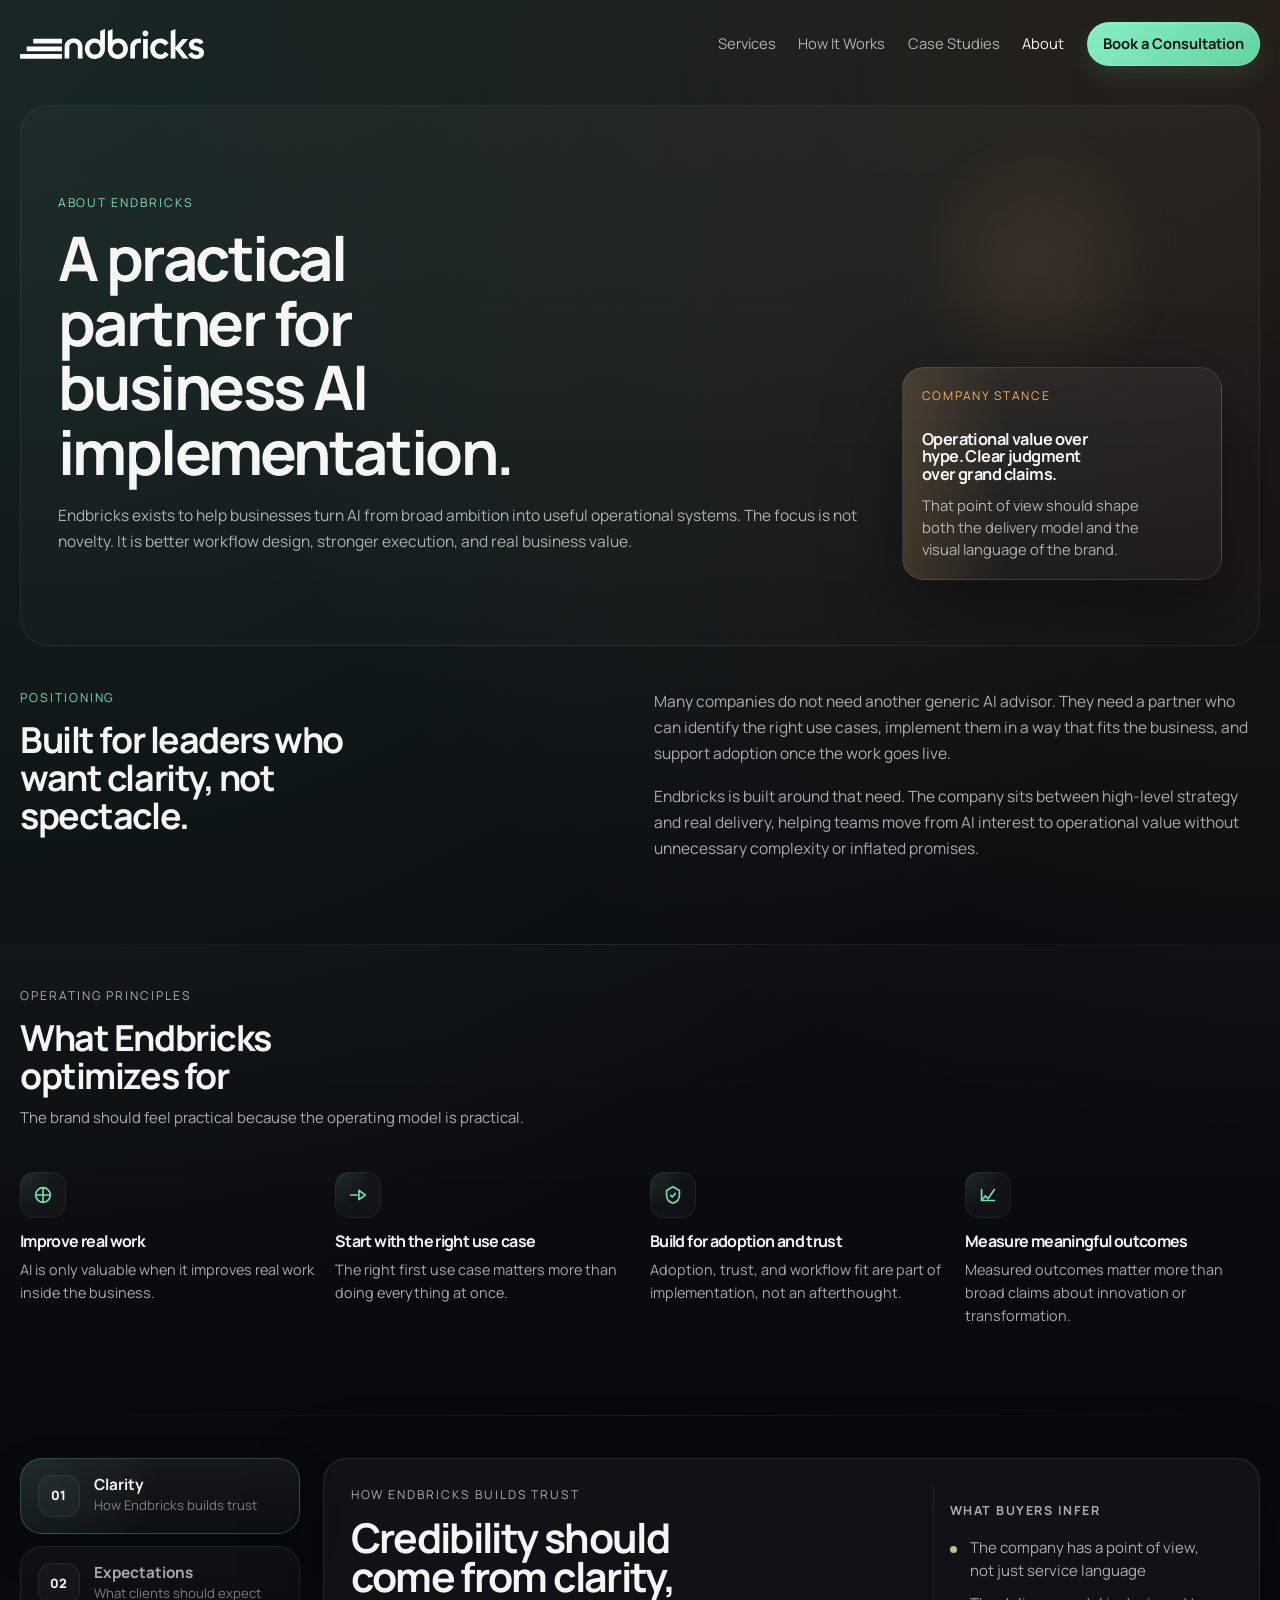
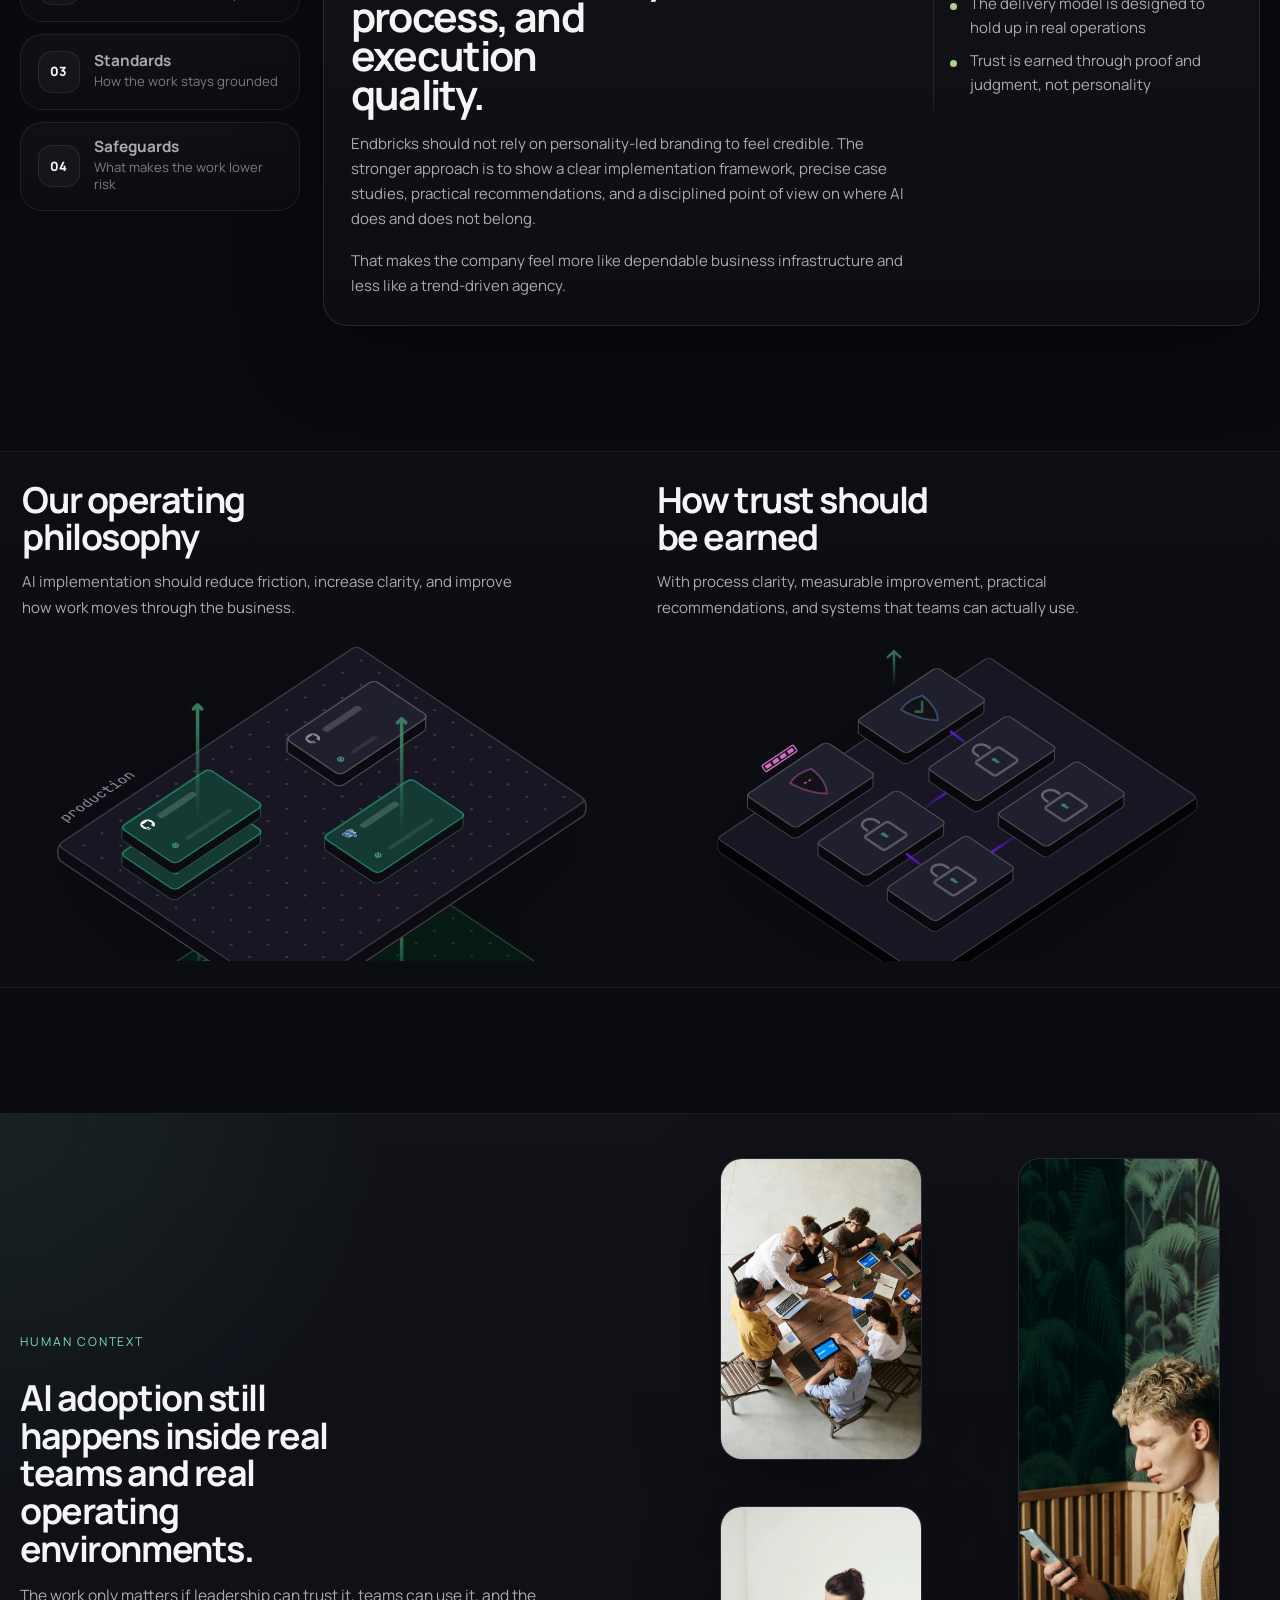
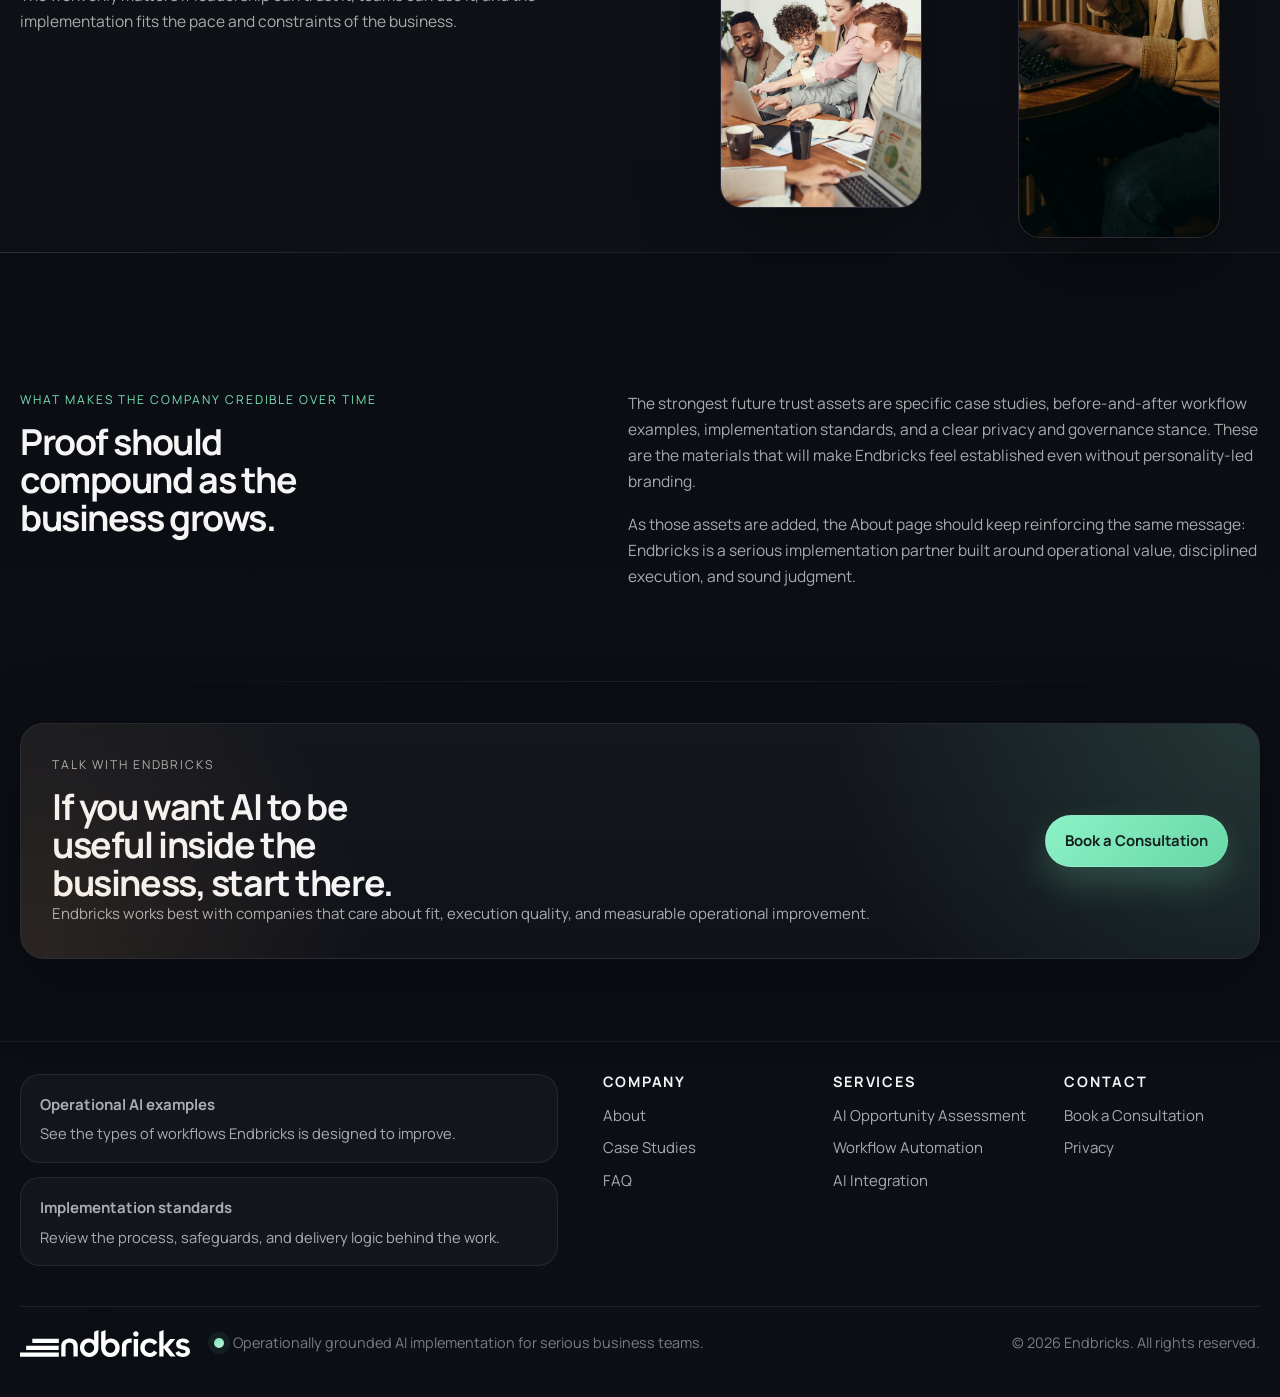
==== commit acd24fbe: "Update privacy and contact flow" ====
--- a/about/index.html
+++ b/about/index.html
@@ -358,7 +358,6 @@
             <h3>Contact</h3>
             <ul>
               <li><a href="/contact/">Book a Consultation</a></li>
-              <li><a href="mailto:hello@endbricks.com">hello@endbricks.com</a></li>
               <li><a href="/privacy/">Privacy</a></li>
             </ul>
           </div>
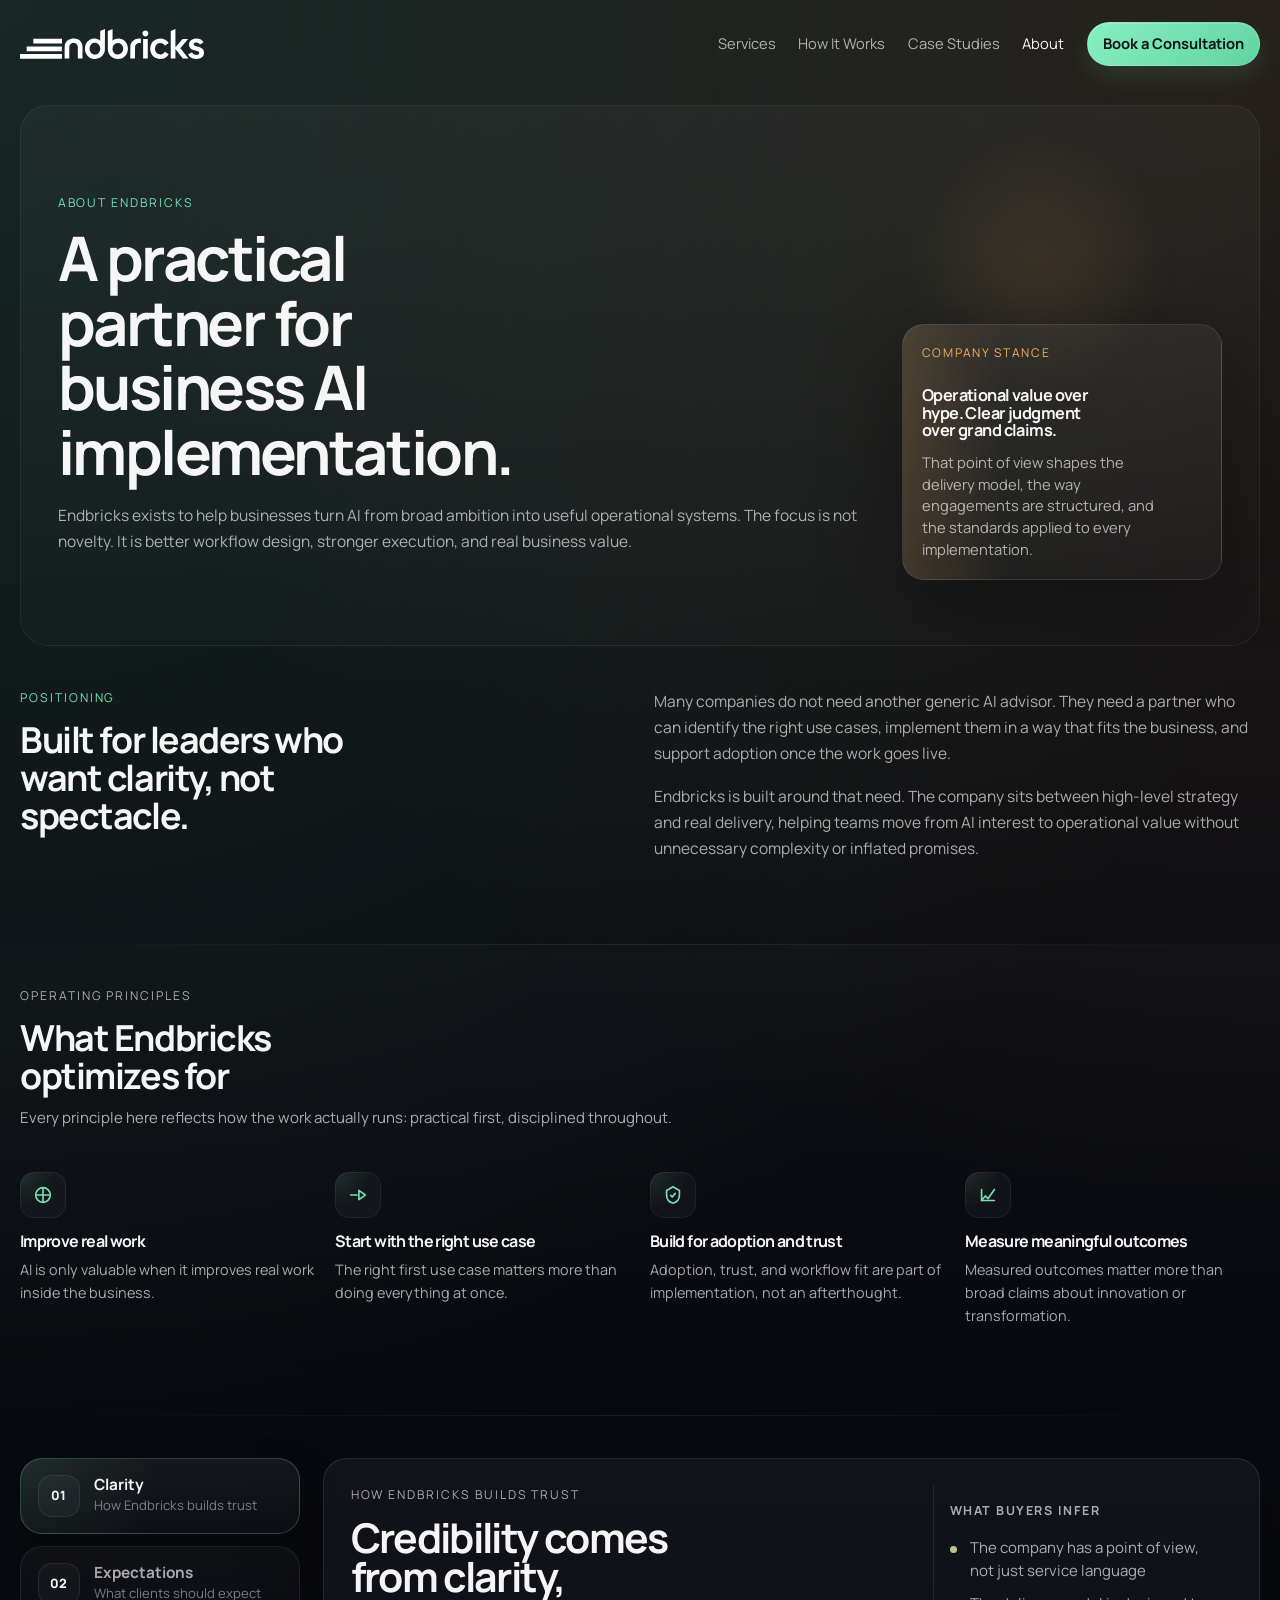
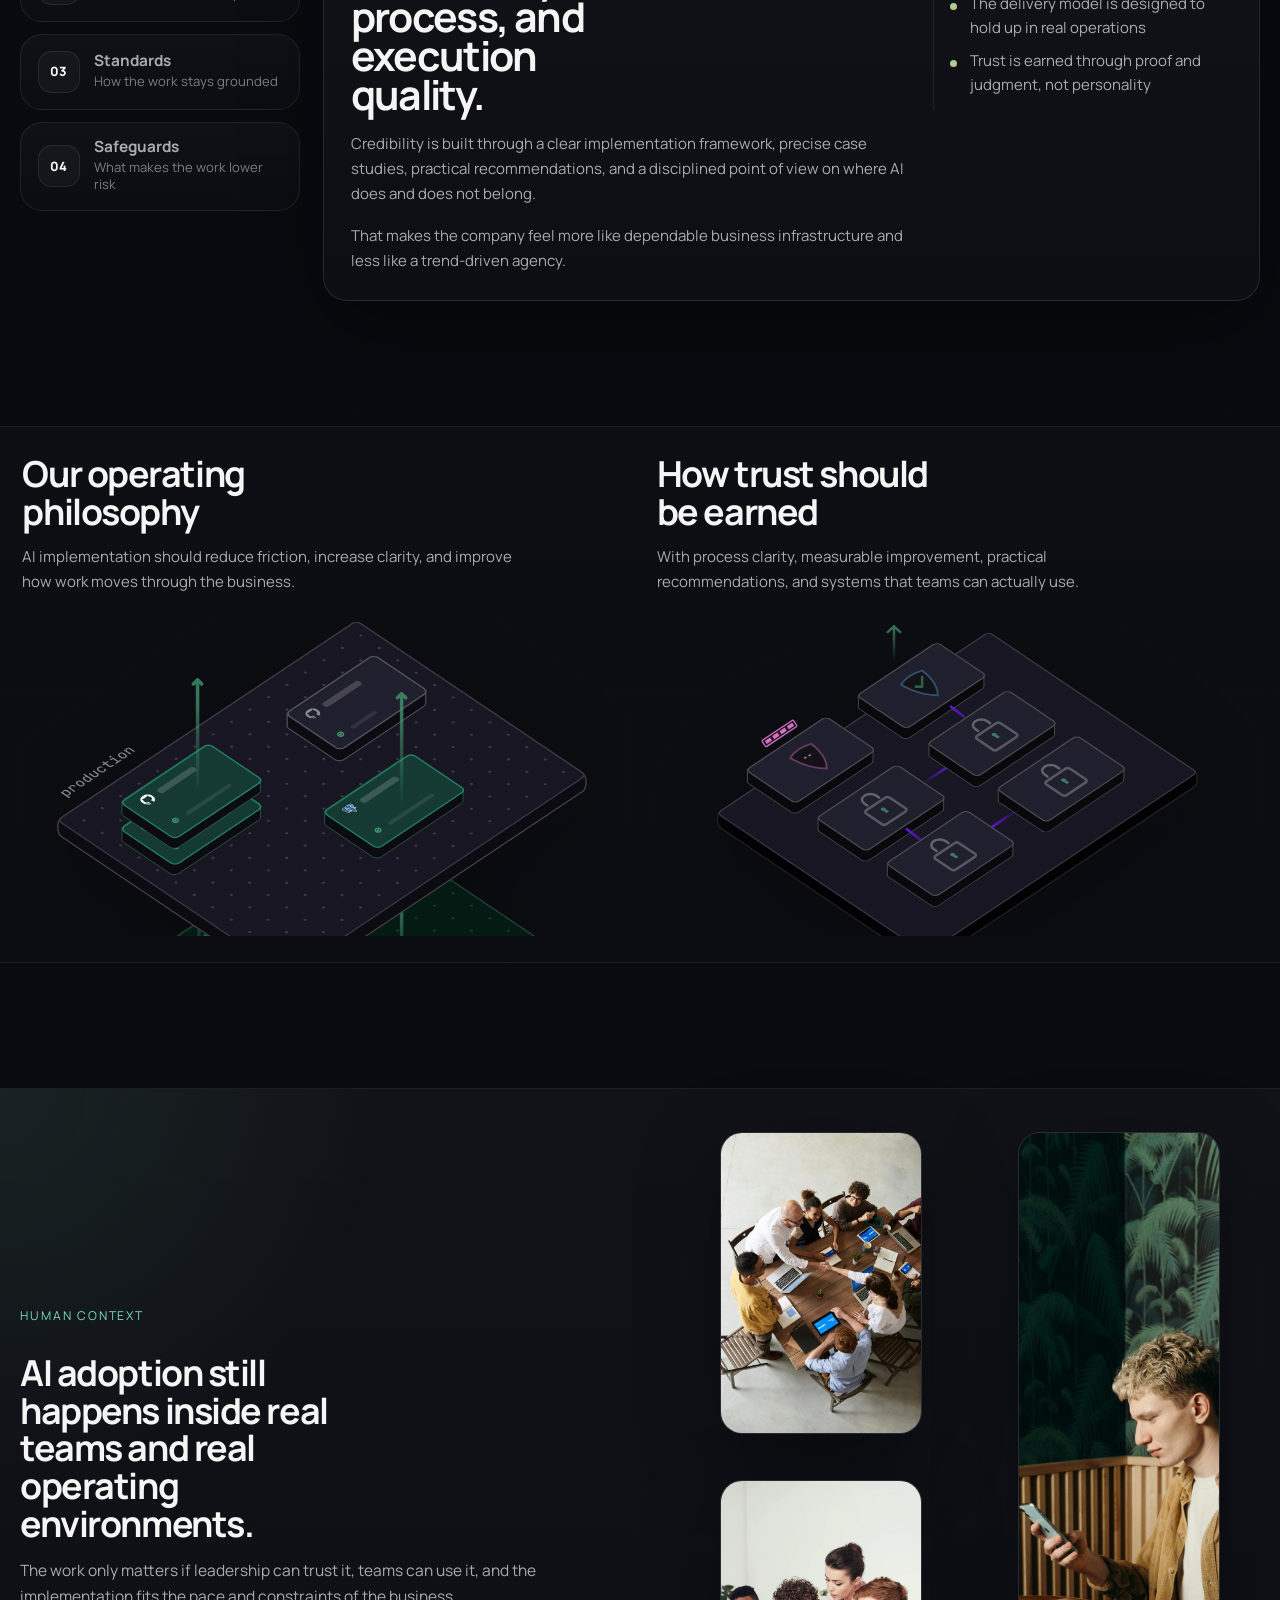
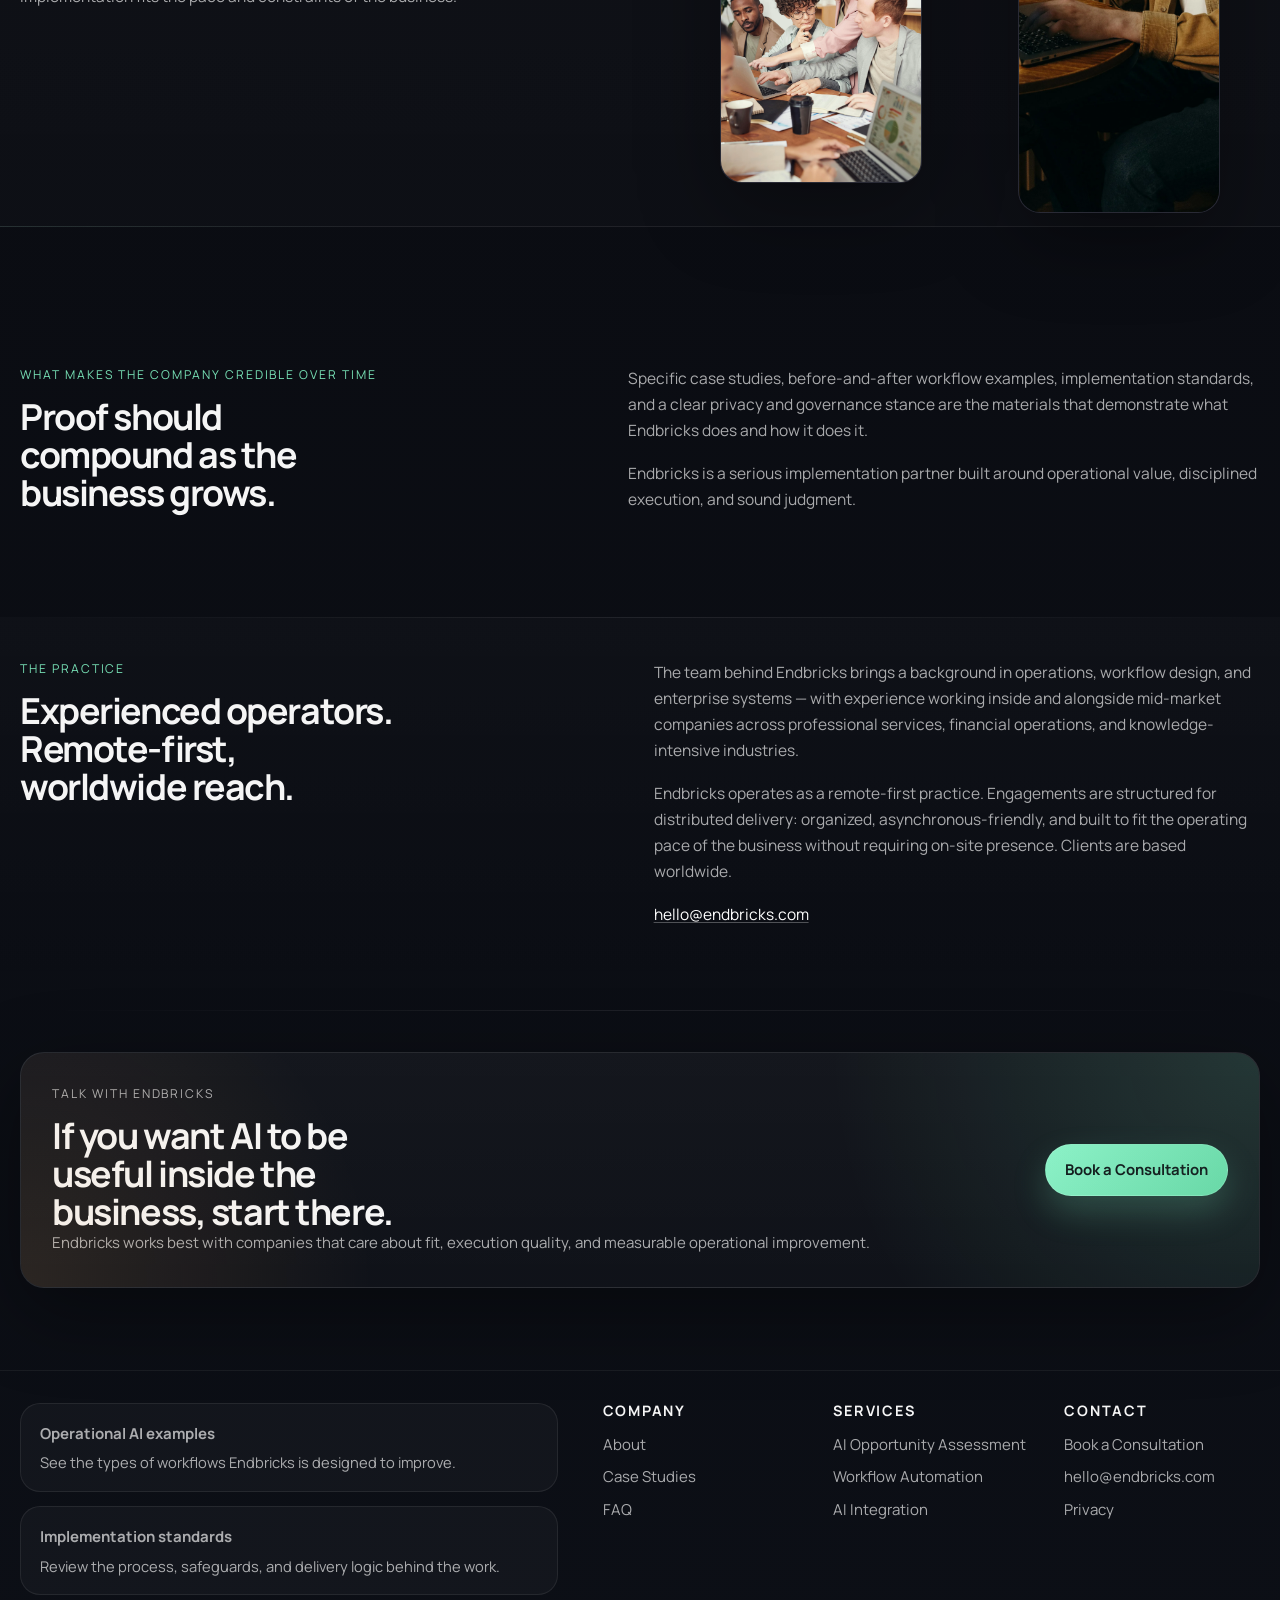
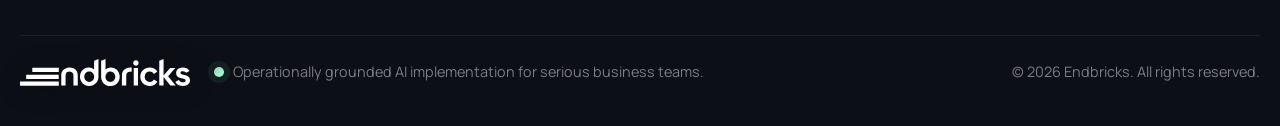
==== commit d7e67dbc: "Apply web audit fixes: copy cleanup, trust signals, and packaging - Remove planning-phase and intern" ====
--- a/about/index.html
+++ b/about/index.html
@@ -5,6 +5,42 @@
   <meta name="viewport" content="width=device-width, initial-scale=1.0">
   <title>About | Endbricks</title>
   <meta name="description" content="Learn how Endbricks approaches AI implementation with a practical, business-first mindset focused on operations, trust, and measurable value.">
+  <link rel="icon" type="image/png" href="/assets/favicon.png">
+  <link rel="apple-touch-icon" href="/assets/favicon.png">
+  <script async src="https://www.googletagmanager.com/gtag/js?id=G-JJDKJ7ST23"></script>
+  <script>
+    window.dataLayer = window.dataLayer || [];
+    function gtag(){dataLayer.push(arguments);}
+    gtag('js', new Date());
+
+    gtag('config', 'G-JJDKJ7ST23');
+  </script>
+  <link rel="canonical" href="https://endbricks.com/about/">
+  <meta property="og:site_name" content="Endbricks">
+  <meta property="og:type" content="website">
+  <meta property="og:title" content="About | Endbricks">
+  <meta property="og:description" content="Learn how Endbricks approaches AI implementation with a practical, business-first mindset focused on operations, trust, and measurable value.">
+  <meta property="og:url" content="https://endbricks.com/about/">
+  <meta property="og:image" content="https://endbricks.com/assets/executive-team-strategy-workshop.webp">
+  <meta property="og:image:alt" content="Executive team in a strategy workshop">
+  <meta name="twitter:card" content="summary_large_image">
+  <meta name="twitter:title" content="About | Endbricks">
+  <meta name="twitter:description" content="Learn how Endbricks approaches AI implementation with a practical, business-first mindset focused on operations, trust, and measurable value.">
+  <meta name="twitter:image" content="https://endbricks.com/assets/executive-team-strategy-workshop.webp">
+  <script type="application/ld+json">
+    {
+      "@context": "https://schema.org",
+      "@type": "AboutPage",
+      "name": "About Endbricks",
+      "url": "https://endbricks.com/about/",
+      "description": "Learn how Endbricks approaches AI implementation with a practical, business-first mindset focused on operations, trust, and measurable value.",
+      "isPartOf": {
+        "@type": "WebSite",
+        "name": "Endbricks",
+        "url": "https://endbricks.com/"
+      }
+    }
+  </script>
   <link rel="preconnect" href="https://fonts.googleapis.com">
   <link rel="preconnect" href="https://fonts.gstatic.com" crossorigin>
   <link href="https://fonts.googleapis.com/css2?family=Manrope:wght@400;500;600;700;800&display=swap" rel="stylesheet">
@@ -37,7 +73,7 @@
           <div class="page-side-panel">
             <p class="panel-kicker">Company stance</p>
             <h3>Operational value over hype. Clear judgment over grand claims.</h3>
-            <p>That point of view should shape both the delivery model and the visual language of the brand.</p>
+            <p>That point of view shapes the delivery model, the way engagements are structured, and the standards applied to every implementation.</p>
           </div>
         </div>
       </section>
@@ -59,7 +95,7 @@
         <div class="container section-heading">
           <p class="eyebrow">Operating principles</p>
           <h2>What Endbricks optimizes for</h2>
-          <p>The brand should feel practical because the operating model is practical.</p>
+          <p>Every principle here reflects how the work actually runs: practical first, disciplined throughout.</p>
         </div>
         <div class="container principles-grid">
           <article class="principle-item">
@@ -151,8 +187,8 @@
             <article class="card trust-panel trust-panel-feature is-active" id="trust-panel-clarity" role="tabpanel" aria-labelledby="trust-tab-clarity">
               <div class="trust-panel-main">
                 <p class="eyebrow">How Endbricks builds trust</p>
-                <h2>Credibility should come from clarity, process, and execution quality.</h2>
-                <p>Endbricks should not rely on personality-led branding to feel credible. The stronger approach is to show a clear implementation framework, precise case studies, practical recommendations, and a disciplined point of view on where AI does and does not belong.</p>
+                <h2>Credibility comes from clarity, process, and execution quality.</h2>
+                <p>Credibility is built through a clear implementation framework, precise case studies, practical recommendations, and a disciplined point of view on where AI does and does not belong.</p>
                 <p>That makes the company feel more like dependable business infrastructure and less like a trend-driven agency.</p>
               </div>
               <aside class="trust-panel-side">
@@ -169,7 +205,7 @@
               <div class="trust-panel-main">
                 <p class="eyebrow">What clients should expect</p>
                 <h2>Clear thinking before implementation starts.</h2>
-                <p>The strongest first signal of quality is disciplined prioritization. Buyers should feel that Endbricks can quickly separate useful implementation from vague experimentation.</p>
+                <p>The strongest first signal of quality is disciplined prioritization. Endbricks is built to quickly separate useful implementation opportunities from vague experimentation.</p>
               </div>
               <div class="trust-panel-grid">
                 <div class="trust-mini-card">
@@ -195,7 +231,7 @@
               <div class="trust-panel-main">
                 <p class="eyebrow">Implementation standards</p>
                 <h2>How Endbricks keeps the work commercially grounded.</h2>
-                <p>Execution should feel tied to business context from the first conversation onward. The point is not to showcase capability in isolation, but to build around operating reality.</p>
+                <p>Execution is tied to business context from the first conversation onward. The point is not to showcase capability in isolation, but to build around operating reality.</p>
               </div>
               <div class="trust-panel-grid">
                 <div class="trust-mini-card">
@@ -221,7 +257,7 @@
               <div class="trust-panel-main">
                 <p class="eyebrow">Safeguards</p>
                 <h2>What makes the work feel lower risk.</h2>
-                <p>Trust improves when buyers can see that delivery has guardrails. The work should feel staged, transparent, and accountable instead of rushed or overconfident.</p>
+                <p>Trust improves when buyers can see that delivery has guardrails. The work is staged, transparent, and accountable — not rushed or overconfident.</p>
               </div>
               <div class="trust-panel-grid">
                 <div class="trust-mini-card">
@@ -301,8 +337,22 @@
             <h2>Proof should compound as the business grows.</h2>
           </div>
           <div class="body-large">
-            <p>The strongest future trust assets are specific case studies, before-and-after workflow examples, implementation standards, and a clear privacy and governance stance. These are the materials that will make Endbricks feel established even without personality-led branding.</p>
-            <p>As those assets are added, the About page should keep reinforcing the same message: Endbricks is a serious implementation partner built around operational value, disciplined execution, and sound judgment.</p>
+            <p>Specific case studies, before-and-after workflow examples, implementation standards, and a clear privacy and governance stance are the materials that demonstrate what Endbricks does and how it does it.</p>
+            <p>Endbricks is a serious implementation partner built around operational value, disciplined execution, and sound judgment.</p>
+          </div>
+        </div>
+      </section>
+
+      <section class="section section-contrast">
+        <div class="container split-section">
+          <div>
+            <p class="eyebrow">The practice</p>
+            <h2>Experienced operators. Remote-first, worldwide reach.</h2>
+          </div>
+          <div class="body-large">
+            <p>The team behind Endbricks brings a background in operations, workflow design, and enterprise systems — with experience working inside and alongside mid-market companies across professional services, financial operations, and knowledge-intensive industries.</p>
+            <p>Endbricks operates as a remote-first practice. Engagements are structured for distributed delivery: organized, asynchronous-friendly, and built to fit the operating pace of the business without requiring on-site presence. Clients are based worldwide.</p>
+            <p><a href="mailto:hello@endbricks.com">hello@endbricks.com</a></p>
           </div>
         </div>
       </section>
@@ -358,6 +408,7 @@
             <h3>Contact</h3>
             <ul>
               <li><a href="/contact/">Book a Consultation</a></li>
+              <li><a href="mailto:hello@endbricks.com">hello@endbricks.com</a></li>
               <li><a href="/privacy/">Privacy</a></li>
             </ul>
           </div>
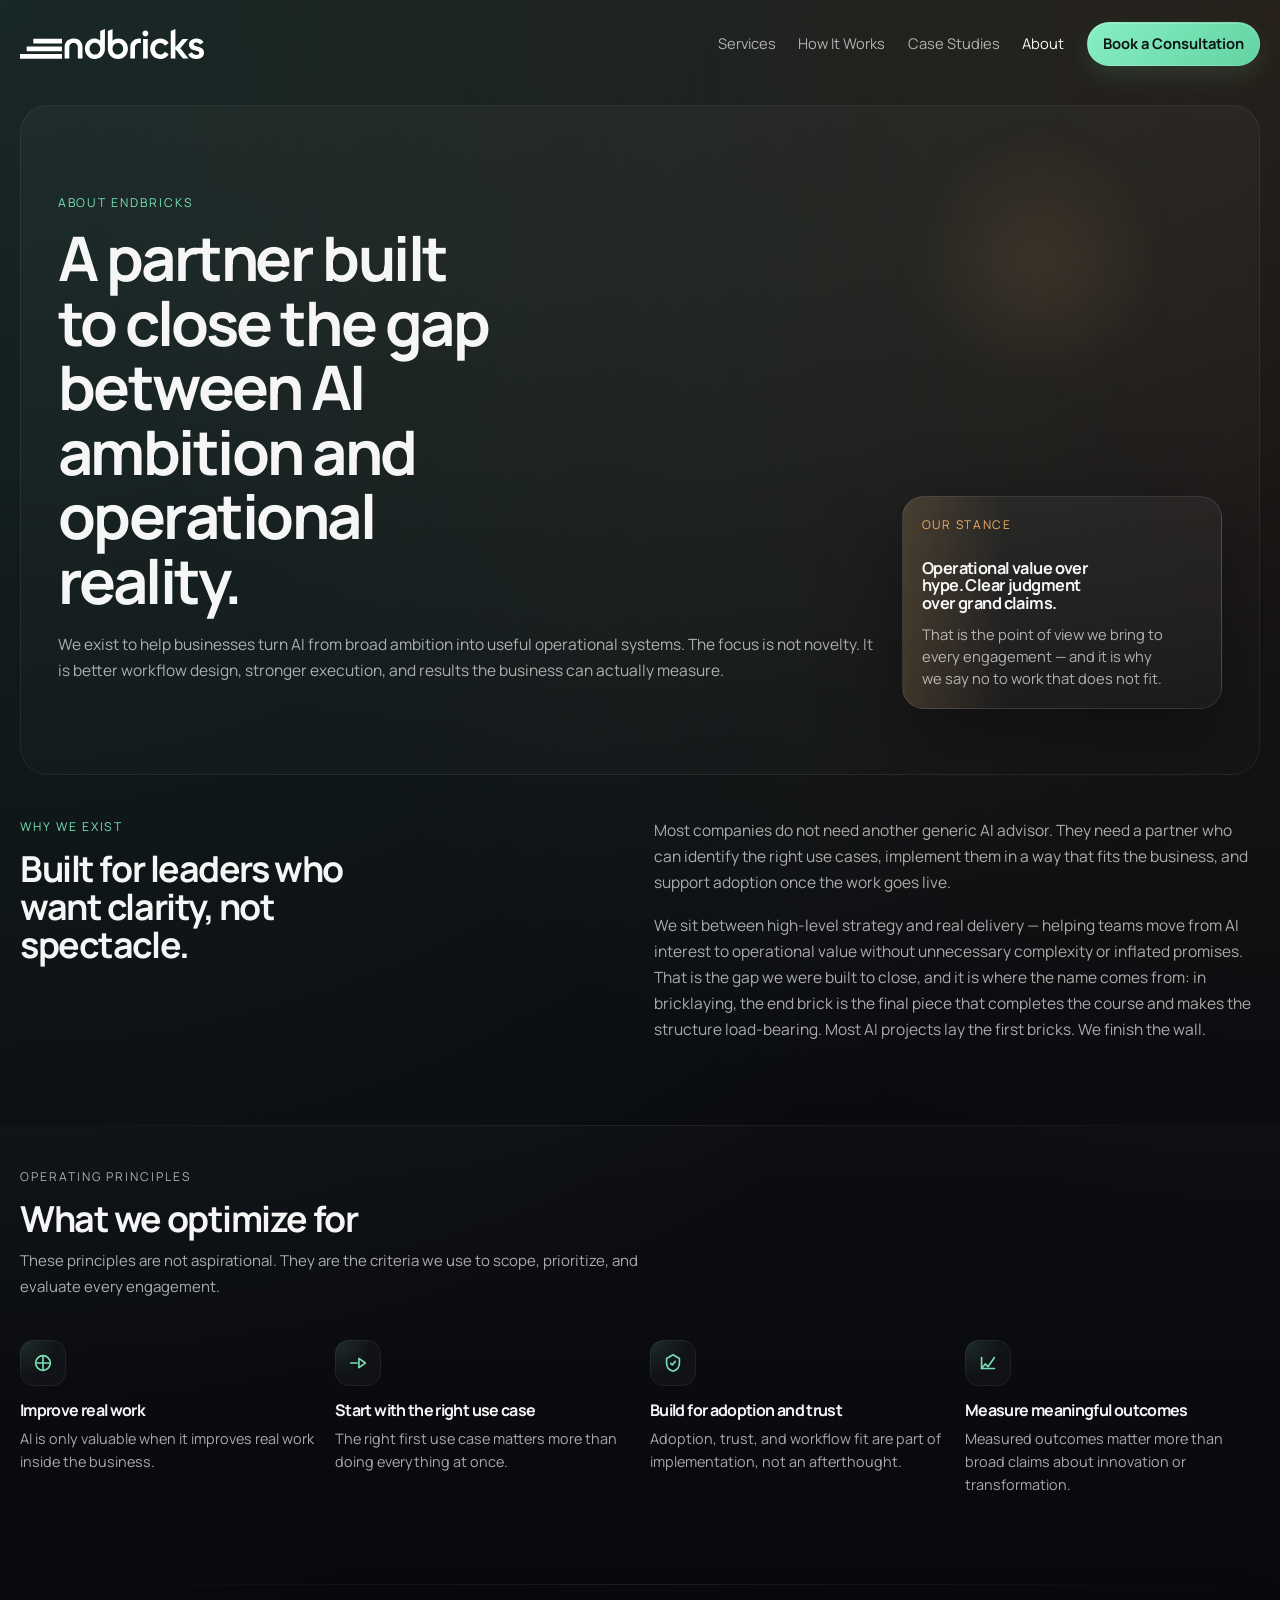
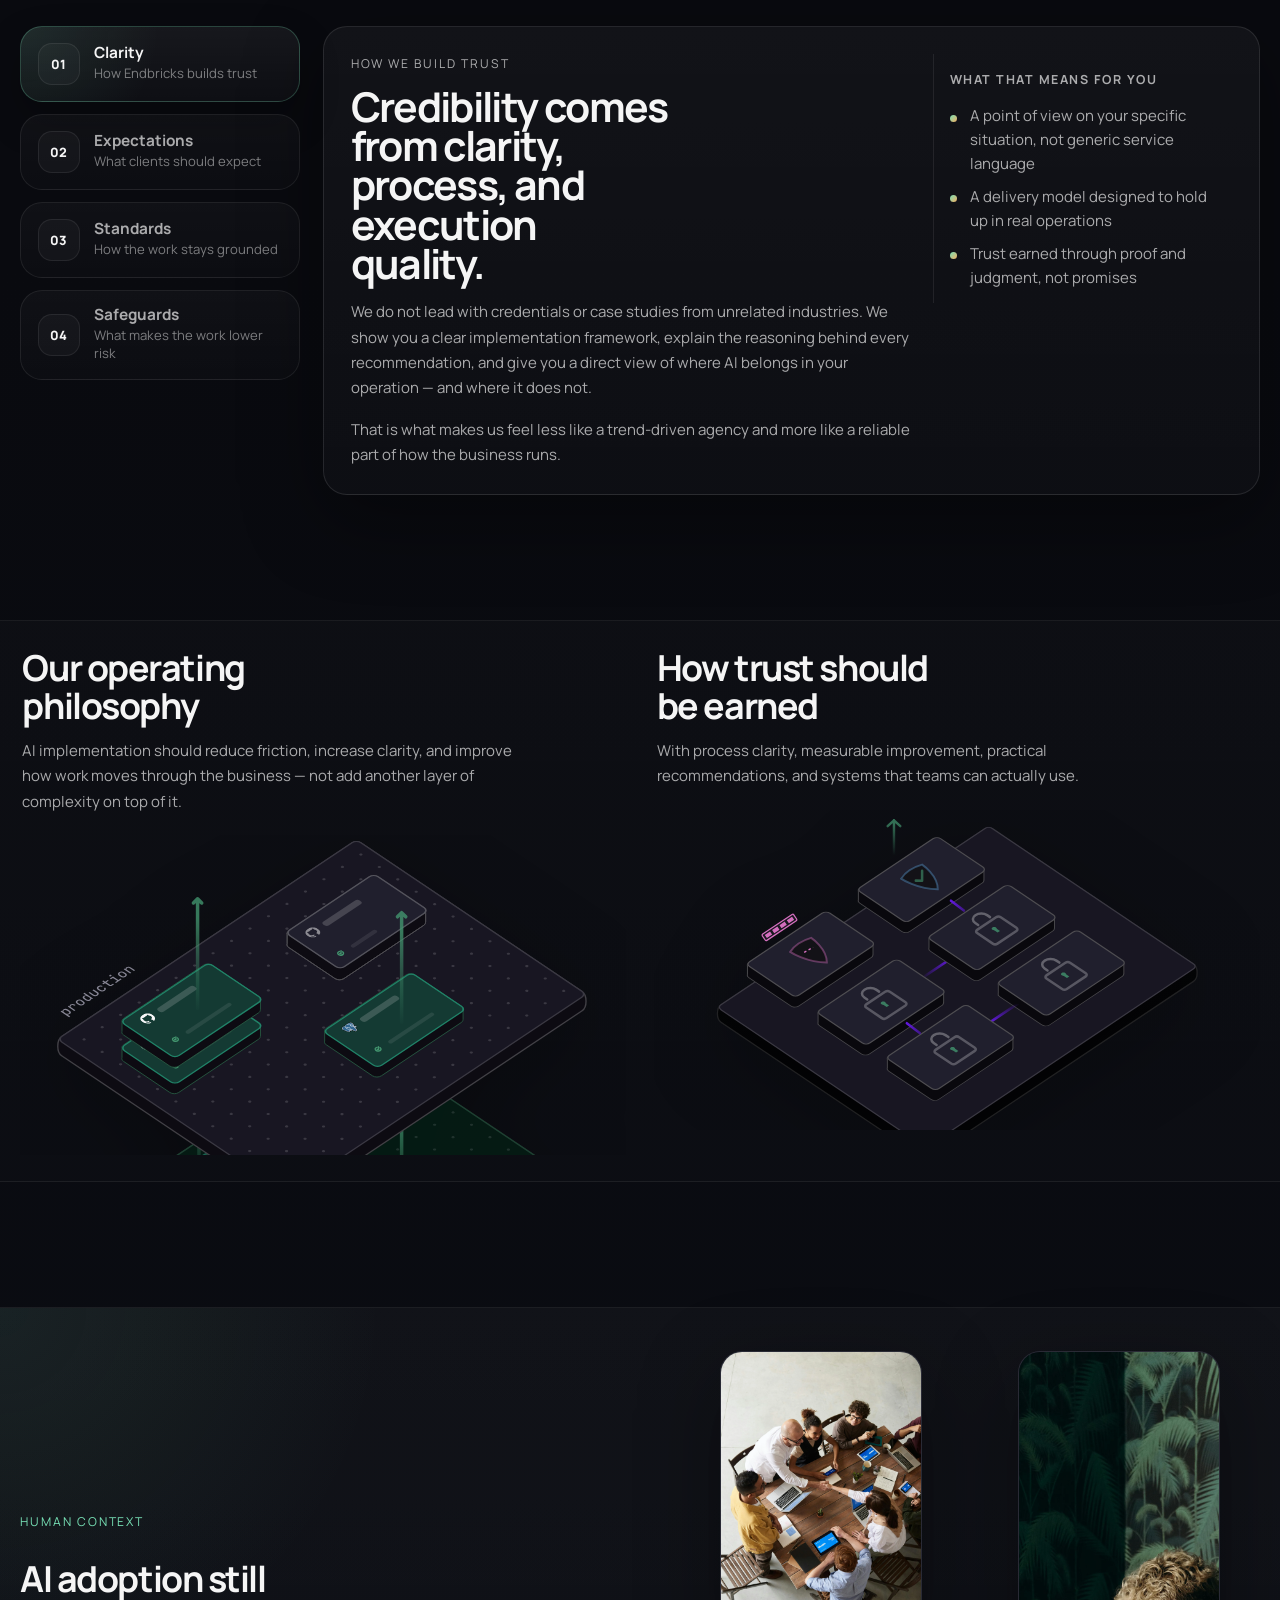
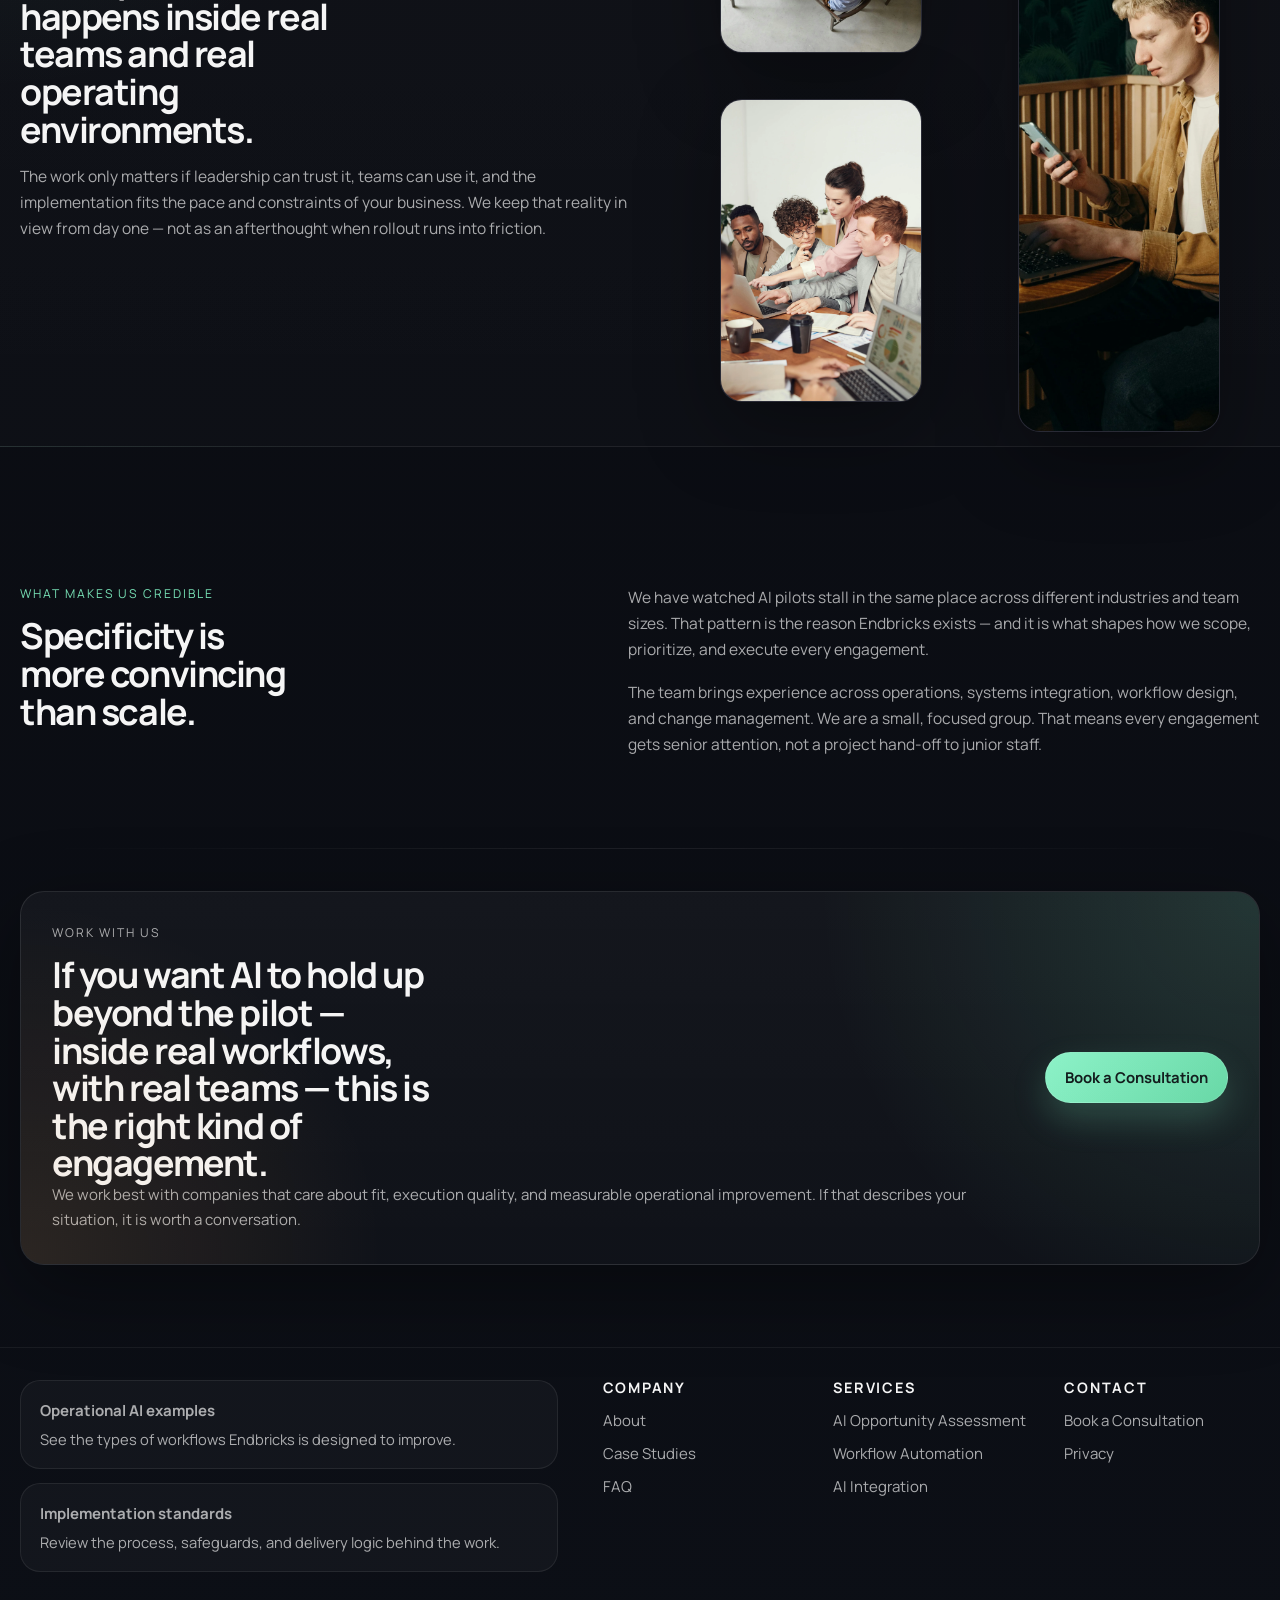
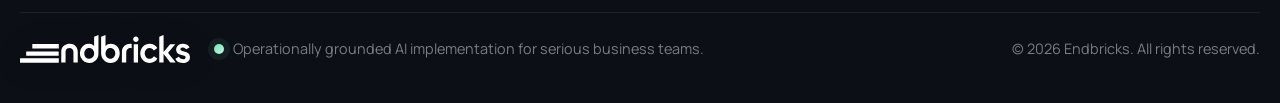
==== commit 35abde7c: "Add checklist feature, secondary CTA updates, and site improvements - Add AI Readiness Checklist pag" ====
--- a/about/index.html
+++ b/about/index.html
@@ -67,13 +67,13 @@
         <div class="container page-hero-grid">
           <div class="narrow">
             <p class="eyebrow">About Endbricks</p>
-            <h1>A practical partner for business AI implementation.</h1>
-            <p class="hero-lead">Endbricks exists to help businesses turn AI from broad ambition into useful operational systems. The focus is not novelty. It is better workflow design, stronger execution, and real business value.</p>
+            <h1>A partner built to close the gap between AI ambition and operational reality.</h1>
+            <p class="hero-lead">We exist to help businesses turn AI from broad ambition into useful operational systems. The focus is not novelty. It is better workflow design, stronger execution, and results the business can actually measure.</p>
           </div>
           <div class="page-side-panel">
-            <p class="panel-kicker">Company stance</p>
+            <p class="panel-kicker">Our stance</p>
             <h3>Operational value over hype. Clear judgment over grand claims.</h3>
-            <p>That point of view shapes the delivery model, the way engagements are structured, and the standards applied to every implementation.</p>
+            <p>That is the point of view we bring to every engagement — and it is why we say no to work that does not fit.</p>
           </div>
         </div>
       </section>
@@ -81,12 +81,12 @@
       <section class="section">
         <div class="container split-section">
           <div>
-            <p class="eyebrow">Positioning</p>
+            <p class="eyebrow">Why we exist</p>
             <h2>Built for leaders who want clarity, not spectacle.</h2>
           </div>
           <div class="body-large">
-            <p>Many companies do not need another generic AI advisor. They need a partner who can identify the right use cases, implement them in a way that fits the business, and support adoption once the work goes live.</p>
-            <p>Endbricks is built around that need. The company sits between high-level strategy and real delivery, helping teams move from AI interest to operational value without unnecessary complexity or inflated promises.</p>
+            <p>Most companies do not need another generic AI advisor. They need a partner who can identify the right use cases, implement them in a way that fits the business, and support adoption once the work goes live.</p>
+            <p>We sit between high-level strategy and real delivery — helping teams move from AI interest to operational value without unnecessary complexity or inflated promises. That is the gap we were built to close, and it is where the name comes from: in bricklaying, the end brick is the final piece that completes the course and makes the structure load-bearing. Most AI projects lay the first bricks. We finish the wall.</p>
           </div>
         </div>
       </section>
@@ -94,8 +94,8 @@
       <section class="section section-contrast">
         <div class="container section-heading">
           <p class="eyebrow">Operating principles</p>
-          <h2>What Endbricks optimizes for</h2>
-          <p>Every principle here reflects how the work actually runs: practical first, disciplined throughout.</p>
+          <h2>What we optimize for</h2>
+          <p>These principles are not aspirational. They are the criteria we use to scope, prioritize, and evaluate every engagement.</p>
         </div>
         <div class="container principles-grid">
           <article class="principle-item">
@@ -186,26 +186,26 @@
           <div class="trust-panels">
             <article class="card trust-panel trust-panel-feature is-active" id="trust-panel-clarity" role="tabpanel" aria-labelledby="trust-tab-clarity">
               <div class="trust-panel-main">
-                <p class="eyebrow">How Endbricks builds trust</p>
+                <p class="eyebrow">How we build trust</p>
                 <h2>Credibility comes from clarity, process, and execution quality.</h2>
-                <p>Credibility is built through a clear implementation framework, precise case studies, practical recommendations, and a disciplined point of view on where AI does and does not belong.</p>
-                <p>That makes the company feel more like dependable business infrastructure and less like a trend-driven agency.</p>
+                <p>We do not lead with credentials or case studies from unrelated industries. We show you a clear implementation framework, explain the reasoning behind every recommendation, and give you a direct view of where AI belongs in your operation — and where it does not.</p>
+                <p>That is what makes us feel less like a trend-driven agency and more like a reliable part of how the business runs.</p>
               </div>
               <aside class="trust-panel-side">
-                <p class="trust-side-label">What buyers infer</p>
+                <p class="trust-side-label">What that means for you</p>
                 <ul class="check-list">
-                  <li>The company has a point of view, not just service language</li>
-                  <li>The delivery model is designed to hold up in real operations</li>
-                  <li>Trust is earned through proof and judgment, not personality</li>
+                  <li>A point of view on your specific situation, not generic service language</li>
+                  <li>A delivery model designed to hold up in real operations</li>
+                  <li>Trust earned through proof and judgment, not promises</li>
                 </ul>
               </aside>
             </article>
 
             <article class="card trust-panel" id="trust-panel-expect" role="tabpanel" aria-labelledby="trust-tab-expect" hidden>
               <div class="trust-panel-main">
-                <p class="eyebrow">What clients should expect</p>
+                <p class="eyebrow">What to expect</p>
                 <h2>Clear thinking before implementation starts.</h2>
-                <p>The strongest first signal of quality is disciplined prioritization. Endbricks is built to quickly separate useful implementation opportunities from vague experimentation.</p>
+                <p>The strongest signal of a good engagement is disciplined prioritization upfront. You should be able to tell quickly whether we can separate useful implementation from vague experimentation — because that is what the first conversation is for.</p>
               </div>
               <div class="trust-panel-grid">
                 <div class="trust-mini-card">
@@ -230,8 +230,8 @@
             <article class="card trust-panel" id="trust-panel-standards" role="tabpanel" aria-labelledby="trust-tab-standards" hidden>
               <div class="trust-panel-main">
                 <p class="eyebrow">Implementation standards</p>
-                <h2>How Endbricks keeps the work commercially grounded.</h2>
-                <p>Execution is tied to business context from the first conversation onward. The point is not to showcase capability in isolation, but to build around operating reality.</p>
+                <h2>How we keep the work commercially grounded.</h2>
+                <p>Every engagement is tied to your business context from the first conversation onward. The point is not to showcase what AI can do in isolation — it is to build around how your operation actually works.</p>
               </div>
               <div class="trust-panel-grid">
                 <div class="trust-mini-card">
@@ -244,7 +244,7 @@
                 </div>
                 <div class="trust-mini-card">
                   <span>System fit</span>
-                  <p>Implementation is shaped around existing workflows and systems where possible.</p>
+                  <p>Implementation is shaped around your existing workflows and systems — not the other way around.</p>
                 </div>
                 <div class="trust-mini-card">
                   <span>Rollout discipline</span>
@@ -256,8 +256,8 @@
             <article class="card trust-panel" id="trust-panel-safeguards" role="tabpanel" aria-labelledby="trust-tab-safeguards" hidden>
               <div class="trust-panel-main">
                 <p class="eyebrow">Safeguards</p>
-                <h2>What makes the work feel lower risk.</h2>
-                <p>Trust improves when buyers can see that delivery has guardrails. The work is staged, transparent, and accountable — not rushed or overconfident.</p>
+                <h2>What makes the work lower risk.</h2>
+                <p>Confidence improves when you can see that delivery has guardrails. We keep the work staged, transparent, and accountable — not rushed or overconfident.</p>
               </div>
               <div class="trust-panel-grid">
                 <div class="trust-mini-card">
@@ -288,7 +288,7 @@
           <article class="philosophy-panel philosophy-panel-dark">
             <div class="mission-copy">
               <h2>Our operating philosophy</h2>
-              <p>AI implementation should reduce friction, increase clarity, and improve how work moves through the business.</p>
+              <p>AI implementation should reduce friction, increase clarity, and improve how work moves through the business — not add another layer of complexity on top of it.</p>
             </div>
             <div class="philosophy-visual philosophy-visual-left illustration-stage illustration-stage-balanced">
               <img src="/assets/ai-implementation-evolution-illustration.svg" alt="Illustration showing the evolution of AI implementation over time">
@@ -313,7 +313,7 @@
           <div class="people-strip-copy">
             <p class="eyebrow">Human context</p>
             <h2>AI adoption still happens inside real teams and real operating environments.</h2>
-            <p class="body-large">The work only matters if leadership can trust it, teams can use it, and the implementation fits the pace and constraints of the business.</p>
+            <p class="body-large">The work only matters if leadership can trust it, teams can use it, and the implementation fits the pace and constraints of your business. We keep that reality in view from day one — not as an afterthought when rollout runs into friction.</p>
           </div>
           <div class="people-grid">
             <figure class="person-photo">
@@ -333,26 +333,12 @@
       <section class="section">
         <div class="container proof-narrative">
           <div>
-            <p class="eyebrow">What makes the company credible over time</p>
-            <h2>Proof should compound as the business grows.</h2>
+            <p class="eyebrow">What makes us credible</p>
+            <h2>Specificity is more convincing than scale.</h2>
           </div>
           <div class="body-large">
-            <p>Specific case studies, before-and-after workflow examples, implementation standards, and a clear privacy and governance stance are the materials that demonstrate what Endbricks does and how it does it.</p>
-            <p>Endbricks is a serious implementation partner built around operational value, disciplined execution, and sound judgment.</p>
-          </div>
-        </div>
-      </section>
-
-      <section class="section section-contrast">
-        <div class="container split-section">
-          <div>
-            <p class="eyebrow">The practice</p>
-            <h2>Experienced operators. Remote-first, worldwide reach.</h2>
-          </div>
-          <div class="body-large">
-            <p>The team behind Endbricks brings a background in operations, workflow design, and enterprise systems — with experience working inside and alongside mid-market companies across professional services, financial operations, and knowledge-intensive industries.</p>
-            <p>Endbricks operates as a remote-first practice. Engagements are structured for distributed delivery: organized, asynchronous-friendly, and built to fit the operating pace of the business without requiring on-site presence. Clients are based worldwide.</p>
-            <p><a href="mailto:hello@endbricks.com">hello@endbricks.com</a></p>
+            <p>We have watched AI pilots stall in the same place across different industries and team sizes. That pattern is the reason Endbricks exists — and it is what shapes how we scope, prioritize, and execute every engagement.</p>
+            <p>The team brings experience across operations, systems integration, workflow design, and change management. We are a small, focused group. That means every engagement gets senior attention, not a project hand-off to junior staff.</p>
           </div>
         </div>
       </section>
@@ -360,9 +346,9 @@
       <section class="section">
         <div class="container cta-band">
           <div>
-            <p class="eyebrow">Talk with Endbricks</p>
-            <h2>If you want AI to be useful inside the business, start there.</h2>
-            <p>Endbricks works best with companies that care about fit, execution quality, and measurable operational improvement.</p>
+            <p class="eyebrow">Work with us</p>
+            <h2>If you want AI to hold up beyond the pilot — inside real workflows, with real teams — this is the right kind of engagement.</h2>
+            <p>We work best with companies that care about fit, execution quality, and measurable operational improvement. If that describes your situation, it is worth a conversation.</p>
           </div>
           <div class="cta-band-actions">
             <a class="button button-primary" href="/contact/">Book a Consultation</a>
@@ -408,7 +394,6 @@
             <h3>Contact</h3>
             <ul>
               <li><a href="/contact/">Book a Consultation</a></li>
-              <li><a href="mailto:hello@endbricks.com">hello@endbricks.com</a></li>
               <li><a href="/privacy/">Privacy</a></li>
             </ul>
           </div>
--- a/assets/css/styles.css
+++ b/assets/css/styles.css
@@ -2898,3 +2898,98 @@
     text-align: left;
   }
 }
+
+/* ── Exit-intent popup ── */
+
+.exit-popup-overlay {
+  position: fixed;
+  inset: 0;
+  z-index: 9999;
+  display: flex;
+  align-items: center;
+  justify-content: center;
+  background: rgba(0, 0, 0, 0.72);
+  backdrop-filter: blur(6px);
+  -webkit-backdrop-filter: blur(6px);
+  opacity: 0;
+  visibility: hidden;
+  transition: opacity 0.3s ease, visibility 0.3s ease;
+}
+
+.exit-popup-overlay.is-visible {
+  opacity: 1;
+  visibility: visible;
+}
+
+.exit-popup {
+  position: relative;
+  max-width: 520px;
+  width: calc(100% - 2rem);
+  padding: 2.5rem 2.25rem;
+  background: var(--bg-card-strong);
+  border: 1px solid var(--surface-border-strong);
+  border-radius: var(--radius);
+  box-shadow: var(--shadow);
+  text-align: center;
+}
+
+.exit-popup-close {
+  position: absolute;
+  top: 1rem;
+  right: 1rem;
+  background: none;
+  border: none;
+  color: var(--text-dim);
+  font-size: 1.5rem;
+  line-height: 1;
+  cursor: pointer;
+  padding: 0.25rem;
+  transition: color 0.2s ease;
+}
+
+.exit-popup-close:hover {
+  color: var(--text);
+}
+
+.exit-popup .eyebrow {
+  margin-bottom: 0.5rem;
+}
+
+.exit-popup h2 {
+  font-size: 1.5rem;
+  margin-bottom: 0.75rem;
+}
+
+.exit-popup p {
+  color: var(--text-soft);
+  margin-bottom: 1.5rem;
+}
+
+.exit-popup .button {
+  margin-bottom: 1rem;
+}
+
+.exit-popup-dismiss {
+  display: inline-block;
+  background: none;
+  border: none;
+  color: var(--text-dim);
+  font-size: 0.85rem;
+  cursor: pointer;
+  padding: 0;
+  transition: color 0.2s ease;
+}
+
+.exit-popup-dismiss:hover {
+  color: var(--text-soft);
+}
+
+@media (max-width: 600px) {
+  .exit-popup {
+    padding: 2rem 1.5rem;
+  }
+
+  .exit-popup h2 {
+    font-size: 1.25rem;
+  }
+}
